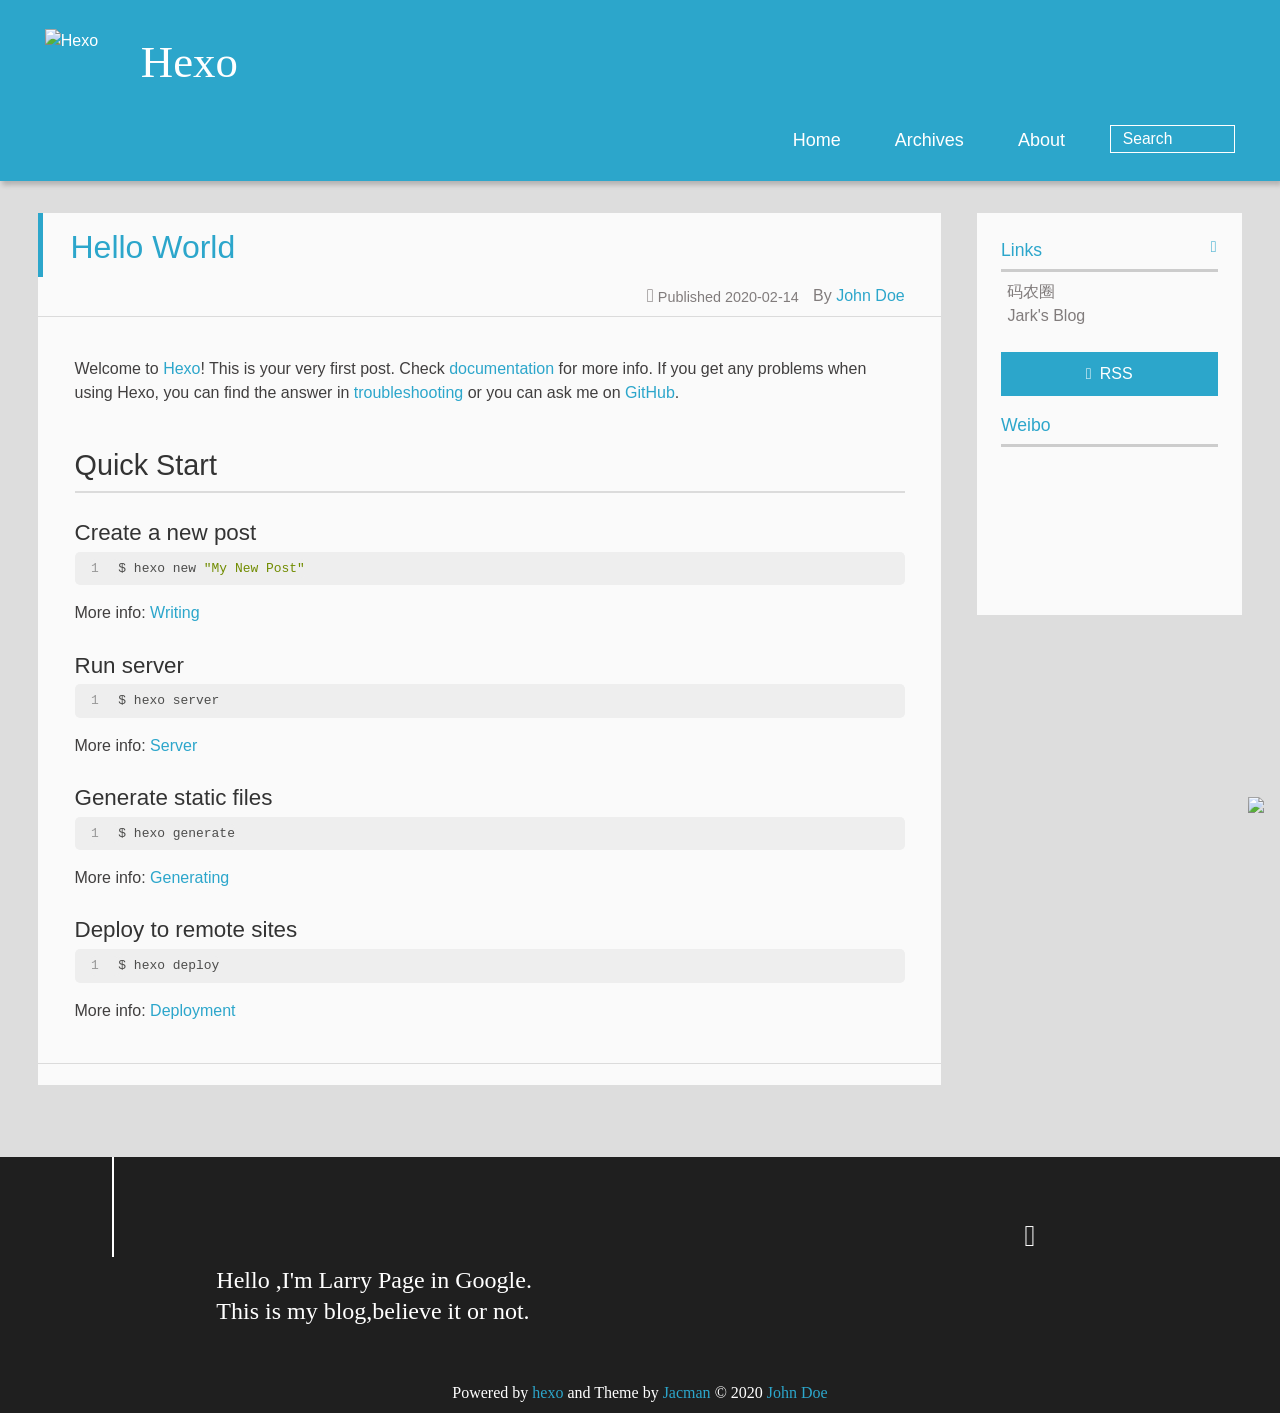
==== index.html @ 3401f6e0 "Site updated: 2020-02-14 17:35:39" ====
<!DOCTYPE HTML>
<html lang="en">
<head>
  <meta charset="UTF-8">
  
    <title>Hexo</title>
    <meta name="viewport" content="width=device-width, initial-scale=1,user-scalable=no">
    
    <meta name="author" content="John Doe">
    

    
    <meta property="og:type" content="website">
<meta property="og:title" content="Hexo">
<meta property="og:url" content="http://yoursite.com/index.html">
<meta property="og:site_name" content="Hexo">
<meta property="og:locale" content="en_US">
<meta property="article:author" content="John Doe">
<meta name="twitter:card" content="summary">

    
    <link rel="alternative" href="/atom.xml" title="Hexo" type="application/atom+xml">
    
    
    <link rel="icon" href="/img/favicon.ico">
    
    
    <link rel="apple-touch-icon" href="/img/jacman.jpg">
    <link rel="apple-touch-icon-precomposed" href="/img/jacman.jpg">
    
    
<link rel="stylesheet" href="/css/style.css">
<link rel="stylesheet" href="/%02.css">
<link rel="stylesheet" href="/.css">

<meta name="generator" content="Hexo 4.2.0"></head>

  <body>
    <header>
      
<div>
		
			<div id="imglogo">
				<a href="/"><img src="/img/logo.png" alt="Hexo" title="Hexo"/></a>
			</div>
			
			<div id="textlogo">
				<h1 class="site-name"><a href="/" title="Hexo">Hexo</a></h1>
				<h2 class="blog-motto"></h2>
			</div>
			<div class="navbar"><a class="navbutton navmobile" href="#" title="Menu">
			</a></div>
			<nav class="animated">
				<ul>
					<ul>
					 
						<li><a href="/">Home</a></li>
					
						<li><a href="/archives">Archives</a></li>
					
						<li><a href="/about">About</a></li>
					
					<li>
 					
					<form class="search" action="//google.com/search" method="get" accept-charset="utf-8">
						<label>Search</label>
						<input type="search" id="search" name="q" autocomplete="off" maxlength="20" placeholder="Search" />
						<input type="hidden" name="q" value="site:yoursite.com">
					</form>
					
					</li>
				</ul>
			</nav>			
</div>
    </header>
    <div id="container">
      <div id="main">

   
    
    <article class="post-expand post" itemprop="articleBody"> 
        <header class="article-info clearfix">
  <h1 itemprop="name">
    
      <a href="/2020/02/14/hello-world/" title="Hello World" itemprop="url">Hello World</a>
  </h1>
  <p class="article-author">By
       
		<a href="/about" title="John Doe" target="_blank" itemprop="author">John Doe</a>
		
  <p class="article-time">
    <time datetime="2020-02-14T23:12:25.050Z" itemprop="datePublished"> Published 2020-02-14</time>
    
  </p>
</header>
    <div class="article-content">
        
        <p>Welcome to <a href="https://hexo.io/" target="_blank" rel="noopener">Hexo</a>! This is your very first post. Check <a href="https://hexo.io/docs/" target="_blank" rel="noopener">documentation</a> for more info. If you get any problems when using Hexo, you can find the answer in <a href="https://hexo.io/docs/troubleshooting.html" target="_blank" rel="noopener">troubleshooting</a> or you can ask me on <a href="https://github.com/hexojs/hexo/issues" target="_blank" rel="noopener">GitHub</a>.</p>
<h2 id="Quick-Start"><a href="#Quick-Start" class="headerlink" title="Quick Start"></a>Quick Start</h2><h3 id="Create-a-new-post"><a href="#Create-a-new-post" class="headerlink" title="Create a new post"></a>Create a new post</h3><figure class="highlight bash"><table><tr><td class="gutter"><pre><span class="line">1</span><br></pre></td><td class="code"><pre><span class="line">$ hexo new <span class="string">"My New Post"</span></span><br></pre></td></tr></table></figure>

<p>More info: <a href="https://hexo.io/docs/writing.html" target="_blank" rel="noopener">Writing</a></p>
<h3 id="Run-server"><a href="#Run-server" class="headerlink" title="Run server"></a>Run server</h3><figure class="highlight bash"><table><tr><td class="gutter"><pre><span class="line">1</span><br></pre></td><td class="code"><pre><span class="line">$ hexo server</span><br></pre></td></tr></table></figure>

<p>More info: <a href="https://hexo.io/docs/server.html" target="_blank" rel="noopener">Server</a></p>
<h3 id="Generate-static-files"><a href="#Generate-static-files" class="headerlink" title="Generate static files"></a>Generate static files</h3><figure class="highlight bash"><table><tr><td class="gutter"><pre><span class="line">1</span><br></pre></td><td class="code"><pre><span class="line">$ hexo generate</span><br></pre></td></tr></table></figure>

<p>More info: <a href="https://hexo.io/docs/generating.html" target="_blank" rel="noopener">Generating</a></p>
<h3 id="Deploy-to-remote-sites"><a href="#Deploy-to-remote-sites" class="headerlink" title="Deploy to remote sites"></a>Deploy to remote sites</h3><figure class="highlight bash"><table><tr><td class="gutter"><pre><span class="line">1</span><br></pre></td><td class="code"><pre><span class="line">$ hexo deploy</span><br></pre></td></tr></table></figure>

<p>More info: <a href="https://hexo.io/docs/one-command-deployment.html" target="_blank" rel="noopener">Deployment</a></p>

        
        
        <p class="article-more-link">
          
       </p>
    </div>
    <footer class="article-footer clearfix">
<div class="article-catetags">


</div>




<div class="comments-count">
	
</div>

</footer>


    </article>







</div>
      <div class="openaside"><a class="navbutton" href="#" title="Show Sidebar"></a></div>

<div id="asidepart">
<div class="closeaside"><a class="closebutton" href="#" title="Hide Sidebar"></a></div>
<aside class="clearfix">

  


  

  

  <div class="linkslist">
  <p class="asidetitle">Links</p>
    <ul>
        
          <li>
            
            	<a href="https://coderq.com" target="_blank" title="一个面向程序员交流分享的新一代社区">码农圈</a>
            
          </li>
        
          <li>
            
            	<a href="http://wuchong.me" target="_blank" title="Jark&#39;s Blog">Jark&#39;s Blog</a>
            
          </li>
        
    </ul>
</div>

  


  <div class="rsspart">
	<a href="/atom.xml" target="_blank" title="rss">RSS</a>
</div>

  <div class="weiboshow">
  <p class="asidetitle">Weibo</p>
    <iframe width="100%" height="119" class="share_self"  frameborder="0" scrolling="no" src="http://widget.weibo.com/weiboshow/index.php?language=&width=0&height=119&fansRow=2&ptype=1&speed=0&skin=9&isTitle=1&noborder=1&isWeibo=0&isFans=0&uid=&verifier=b3593ceb&dpc=1"></iframe>
</div>


</aside>
</div>
    </div>
    <footer><div id="footer" >
	
	<div class="line">
		<span></span>
		<div class="author"></div>
	</div>
	
	
	<section class="info">
		<p> Hello ,I&#39;m Larry Page in Google. <br/>
			This is my blog,believe it or not.</p>
	</section>
	 
	<div class="social-font" class="clearfix">
		
		<a href="http://weibo.com/2176287895" target="_blank" class="icon-weibo" title="微博"></a>
		
		
		
		
		
		
		
		
		
		
	</div>
			
		

		<p class="copyright">
		Powered by <a href="http://hexo.io" target="_blank" title="hexo">hexo</a> and Theme by <a href="https://github.com/wuchong/jacman" target="_blank" title="Jacman">Jacman</a> © 2020 
		
		<a href="/about" target="_blank" title="John Doe">John Doe</a>
		
		
		</p>
</div>
</footer>
    <script src="/js/jquery-2.0.3.min.js"></script>
<script src="/js/jquery.imagesloaded.min.js"></script>
<script src="/js/gallery.js"></script>
<script src="/js/jquery.qrcode-0.12.0.min.js"></script>

<script type="text/javascript">
$(document).ready(function(){ 
  $('.navbar').click(function(){
    $('header nav').toggleClass('shownav');
  });
  var myWidth = 0;
  function getSize(){
    if( typeof( window.innerWidth ) == 'number' ) {
      myWidth = window.innerWidth;
    } else if( document.documentElement && document.documentElement.clientWidth) {
      myWidth = document.documentElement.clientWidth;
    };
  };
  var m = $('#main'),
      a = $('#asidepart'),
      c = $('.closeaside'),
      o = $('.openaside');
  c.click(function(){
    a.addClass('fadeOut').css('display', 'none');
    o.css('display', 'block').addClass('fadeIn');
    m.addClass('moveMain');
  });
  o.click(function(){
    o.css('display', 'none').removeClass('beforeFadeIn');
    a.css('display', 'block').removeClass('fadeOut').addClass('fadeIn');      
    m.removeClass('moveMain');
  });
  $(window).scroll(function(){
    o.css("top",Math.max(80,260-$(this).scrollTop()));
  });
  
  $(window).resize(function(){
    getSize(); 
    if (myWidth >= 1024) {
      $('header nav').removeClass('shownav');
    }else{
      m.removeClass('moveMain');
      a.css('display', 'block').removeClass('fadeOut');
      o.css('display', 'none');
        
    }
  });
});
</script>












<link rel="stylesheet" href="/fancybox/jquery.fancybox.css" media="screen" type="text/css">
<script src="/fancybox/jquery.fancybox.pack.js"></script>
<script type="text/javascript">
$(document).ready(function(){ 
  $('.article-content').each(function(i){
    $(this).find('img').each(function(){
      if ($(this).parent().hasClass('fancybox')) return;
      var alt = this.alt;
      if (alt) $(this).after('<span class="caption">' + alt + '</span>');
      $(this).wrap('<a href="' + this.src + '" title="' + alt + '" class="fancybox"></a>');
    });
    $(this).find('.fancybox').each(function(){
      $(this).attr('rel', 'article' + i);
    });
  });
  if($.fancybox){
    $('.fancybox').fancybox();
  }
}); 
</script>



<!-- Analytics Begin -->



<script>
var _hmt = _hmt || [];
(function() {
  var hm = document.createElement("script");
  hm.src = "//hm.baidu.com/hm.js?e6d1f421bbc9962127a50488f9ed37d1";
  var s = document.getElementsByTagName("script")[0]; 
  s.parentNode.insertBefore(hm, s);
})();
</script>



<!-- Analytics End -->

<!-- Totop Begin -->

	<div id="totop">
	<a title="Back to Top"><img src="/img/scrollup.png"/></a>
	</div>
	<script src="/js/totop.js"></script>

<!-- Totop End -->

<!-- MathJax Begin -->
<!-- mathjax config similar to math.stackexchange -->


<!-- MathJax End -->

<!-- Tiny_search Begin -->

<!-- Tiny_search End -->

  </body>
 </html>
---- css/style.css ----
html,
body,
div,
span,
applet,
object,
iframe,
h1,
h2,
h3,
h4,
h5,
h6,
p,
blockquote,
pre,
a,
abbr,
acronym,
address,
big,
cite,
code,
del,
dfn,
em,
img,
ins,
kbd,
q,
s,
samp,
small,
strike,
strong,
sub,
sup,
tt,
var,
dl,
dt,
dd,
ol,
ul,
li,
fieldset,
form,
label,
legend,
table,
caption,
tbody,
tfoot,
thead,
tr,
th,
td {
  margin: 0;
  padding: 0;
  border: 0;
  outline: 0;
  font-weight: inherit;
  font-style: inherit;
  font-family: inherit;
  font-size: 100%;
  vertical-align: baseline;
}
body {
  line-height: 1;
  color: #000;
  background: #fff;
}
ol,
ul {
  list-style: none;
}
table {
  border-collapse: separate;
  border-spacing: 0;
  vertical-align: middle;
}
caption,
th,
td {
  text-align: left;
  font-weight: normal;
  vertical-align: middle;
}
a img {
  border: none;
}
/* custom Font*/
@font-face {
  font-family: "covered_by_your_graceregular";
  font-weight: normal;
  font-style: normal;
  src: url("../font/coveredbyyourgrace-webfont.eot");
  src: url("../font/coveredbyyourgrace-webfont.eot?#iefix") format('embedded-opentype'), url("../font/coveredbyyourgrace-webfont.svg#covered_by_your_graceregular") format('svg'), url("../font/coveredbyyourgrace-webfont.woff") format('woff'), url("../font/coveredbyyourgrace-webfont.ttf") format('truetype');
}
/* icon Font */
@font-face {
  font-family: "FontAwesome";
  font-style: normal;
  font-weight: normal;
  src: url("../font/fontawesome-webfont.eot?v=#4.0.3");
  src: url("../font/fontawesome-webfont.eot?#iefix&v=#4.0.3") format("embedded-opentype"), url("../font/fontawesome-webfont.woff?v=#4.0.3") format("woff"), url("../font/fontawesome-webfont.ttf?v=#4.0.3") format("truetype"), url("../font/fontawesome-webfont.svg#fontawesomeregular?v=#4.0.3") format("svg");
}
@font-face {
  font-family: "fontdiao";
  font-weight: normal;
  font-style: normal;
  src: url("../font/fontdiao.eot");
  src: url("../font/fontdiao.eot?#iefix") format('embedded-opentype'), url("../font/fontdiao.svg#fontdiao") format('svg'), url("../font/fontdiao.woff") format('woff'), url("../font/fontdiao.ttf") format('truetype');
}
/* Public style */
* {
  -webkit-margin-before: 0;
  -webkit-margin-after: 0;
}
body {
  background: #ddd;
  font-family: "Helvetica Neue", "Helvetica", "Microsoft YaHei", "WenQuanYi Micro Hei", Arial, sans-serif;
  font-size: 100%;
  color: #817c7c;
  line-height: 1.5;
  min-height: 100vh;
  display: -webkit-flex;
  display: -webkit-box;
  display: -moz-box;
  display: -webkit-flex;
  display: -ms-flexbox;
  display: box;
  display: flex;
  -webkit-flex-direction: column;
  -webkit-box-orient: vertical;
  -moz-box-orient: vertical;
  -o-box-orient: vertical;
  -webkit-flex-direction: column;
  -ms-flex-direction: column;
  flex-direction: column;
}
iframe {
  margin-top: 10px;
}
small {
  font-size: 80%;
}
sub,
sup {
  font-size: 75%;
  line-height: 0;
  position: relative;
  vertical-align: baseline;
}
sup {
  top: -0.5em;
  padding-left: 0.3em;
}
sub {
  bottom: -0.25em;
}
a {
  text-decoration: none;
  color: #817c7c;
}
a:hover,
a:focus {
  outline: 0;
  text-decoration: none;
  -webkit-transition: color 0.25s, background 0.5s;
  -moz-transition: color 0.25s, background 0.5s;
  -o-transition: color 0.25s, background 0.5s;
  -ms-transition: color 0.25s, background 0.5s;
  transition: color 0.25s, background 0.5s;
}
a:hover:before {
  -webkit-transition: color 0.25s, background 0.5s;
  -moz-transition: color 0.25s, background 0.5s;
  -o-transition: color 0.25s, background 0.5s;
  -ms-transition: color 0.25s, background 0.5s;
  transition: color 0.25s, background 0.5s;
}
input:focus {
  outline: none;
}
input,
button {
  margin: 0;
  padding: 0;
}
input::-moz-focus-inner,
button::-moz-focus-inner {
  border: 0;
  padding: 0;
}
h1 {
  font-size: 1.5em;
}
.fa {
  display: inline-block;
  font-family: FontAwesome;
  font-style: normal;
  font-weight: normal;
  line-height: 1;
  -webkit-font-smoothing: antialiased;
  -moz-osx-font-smoothing: grayscale;
}
.clearfix {
  zoom: 1;
}
.clearfix:before,
.clearfix:after {
  content: "";
  display: table;
}
.clearfix:after {
  clear: both;
}
::-webkit-input-placeholder {
  color: #fff;
  padding: 2px 0 0 4px;
}
::-moz-placeholder {
  color: #fff;
  padding: 2px 0 0 4px;
}
:-ms-input-placeholder {
  color: #fff;
  padding: 2px 0 0 4px;
}
::-webkit-input-placeholder::before {
  font-family: "FontAwesome";
  -webkit-font-smoothing: antialiased;
  -moz-osx-font-smoothing: grayscale;
  content: "\f002";
  padding-right: 4px;
}
::-moz-placeholder:before {
  font-family: "FontAwesome";
  -webkit-font-smoothing: antialiased;
  -moz-osx-font-smoothing: grayscale;
  content: "\f002";
  padding-right: 4px;
}
:-ms-input-placeholder::before {
  font-family: "FontAwesome";
  -webkit-font-smoothing: antialiased;
  -moz-osx-font-smoothing: grayscale;
  content: "\f002";
  padding-right: 4px;
}
input[type="search"]::-webkit-search-cancel-button,
input[type="search"]::-webkit-search-decoration {
  -webkit-appearance: none;
}
::-webkit-search-cancel-button:after {
  font-family: "FontAwesome";
  -webkit-font-smoothing: antialiased;
  -moz-osx-font-smoothing: grayscale;
  content: '\f00d';
  color: #fff;
  padding-right: 4px;
}
/* css3 animate */
.animated {
  -webkit-animation-fill-mode: both;
  -moz-animation-fill-mode: both;
  -o-animation-fill-mode: both;
  -ms-animation-fill-mode: both;
  animation-fill-mode: both;
  -webkit-animation-duration: 1s;
  -moz-animation-duration: 1s;
  -o-animation-duration: 1s;
  -ms-animation-duration: 1s;
  animation-duration: 1s;
}
@-webkit-keyframes fadeIn {
  0% {
    opacity: 0;
    -ms-filter: "progid:DXImageTransform.Microsoft.Alpha(Opacity=0)";
    filter: alpha(opacity=0);
  }
  100% {
    opacity: 1;
    -ms-filter: none;
    filter: none;
  }
}
.fadeIn {
  -webkit-animation-name: fadeIn;
  -moz-animation-name: fadeIn;
  -o-animation-name: fadeIn;
  -ms-animation-name: fadeIn;
  animation-name: fadeIn;
}
.fadeOut {
  -webkit-animation-name: fadeOut;
  -moz-animation-name: fadeOut;
  -o-animation-name: fadeOut;
  -ms-animation-name: fadeOut;
  animation-name: fadeOut;
}
@-moz-keyframes fadeInDown {
  0% {
    opacity: 0;
    -ms-filter: "progid:DXImageTransform.Microsoft.Alpha(Opacity=0)";
    filter: alpha(opacity=0);
    -webkit-transform: translateY(-20px);
    -moz-transform: translateY(-20px);
    -o-transform: translateY(-20px);
    -ms-transform: translateY(-20px);
    transform: translateY(-20px);
  }
  100% {
    opacity: 1;
    -ms-filter: none;
    filter: none;
    -webkit-transform: translateY(0);
    -moz-transform: translateY(0);
    -o-transform: translateY(0);
    -ms-transform: translateY(0);
    transform: translateY(0);
  }
}
@-webkit-keyframes fadeInDown {
  0% {
    opacity: 0;
    -ms-filter: "progid:DXImageTransform.Microsoft.Alpha(Opacity=0)";
    filter: alpha(opacity=0);
    -webkit-transform: translateY(-20px);
    -moz-transform: translateY(-20px);
    -o-transform: translateY(-20px);
    -ms-transform: translateY(-20px);
    transform: translateY(-20px);
  }
  100% {
    opacity: 1;
    -ms-filter: none;
    filter: none;
    -webkit-transform: translateY(0);
    -moz-transform: translateY(0);
    -o-transform: translateY(0);
    -ms-transform: translateY(0);
    transform: translateY(0);
  }
}
@-o-keyframes fadeInDown {
  0% {
    opacity: 0;
    -ms-filter: "progid:DXImageTransform.Microsoft.Alpha(Opacity=0)";
    filter: alpha(opacity=0);
    -webkit-transform: translateY(-20px);
    -moz-transform: translateY(-20px);
    -o-transform: translateY(-20px);
    -ms-transform: translateY(-20px);
    transform: translateY(-20px);
  }
  100% {
    opacity: 1;
    -ms-filter: none;
    filter: none;
    -webkit-transform: translateY(0);
    -moz-transform: translateY(0);
    -o-transform: translateY(0);
    -ms-transform: translateY(0);
    transform: translateY(0);
  }
}
@keyframes fadeInDown {
  0% {
    opacity: 0;
    -ms-filter: "progid:DXImageTransform.Microsoft.Alpha(Opacity=0)";
    filter: alpha(opacity=0);
    -webkit-transform: translateY(-20px);
    -moz-transform: translateY(-20px);
    -o-transform: translateY(-20px);
    -ms-transform: translateY(-20px);
    transform: translateY(-20px);
  }
  100% {
    opacity: 1;
    -ms-filter: none;
    filter: none;
    -webkit-transform: translateY(0);
    -moz-transform: translateY(0);
    -o-transform: translateY(0);
    -ms-transform: translateY(0);
    transform: translateY(0);
  }
}
body >header {
  width: 100%;
  -webkit-box-shadow: 2px 4px 5px rgba(3,3,3,0.2);
  box-shadow: 2px 4px 5px rgba(3,3,3,0.2);
  background: url("../") center #2ca6cb;
  color: #fff;
  padding: 1em 0 0.8em;
}
@media only screen and (min-width: 1024px) {
  body >header {
    padding: 1.8em 0 1.5em;
  }
}
body >header >div {
  width: 95%;
  margin: 0 auto;
  position: relative;
  overflow: hidden;
}
@media only screen and (min-width: 1024px) {
  body >header >div {
    width: 93%;
  }
}
body >header a {
  display: block;
  color: #fff;
}
#imglogo {
  float: left;
  width: 4em;
  height: 4em;
}
@media only screen and (min-width: 768px) {
  #imglogo {
    width: 5em;
  }
}
@media only screen and (min-width: 1024px) {
  #imglogo {
    width: 5.5em;
  }
}
#imglogo img {
  width: 4em;
}
@media only screen and (min-width: 768px) {
  #imglogo img {
    width: 5em;
  }
}
@media only screen and (min-width: 1024px) {
  #imglogo img {
    width: 5.5em;
  }
}
#textlogo {
  float: left;
  width: 75%;
  margin-left: 0.5em;
}
#textlogo h1.site-name {
  width: 86%;
  font-family: "covered_by_your_graceregular";
  font-size: 200%;
  line-height: 1.5;
  -webkit-font-smoothing: antialiased;
  -moz-osx-font-smoothing: grayscale;
}
@media only screen and (min-width: 768px) {
  #textlogo h1.site-name {
    font-size: 240%;
  }
}
@media only screen and (min-width: 1024px) {
  #textlogo h1.site-name {
    font-size: 280%;
  }
}
#textlogo h2.blog-motto {
  font-size: 0.7em;
  font-weight: normal;
}
@media only screen and (min-width: 768px) {
  #textlogo h2.blog-motto {
    font-size: 100%;
  }
}
@media only screen and (min-width: 1024px) {
  #textlogo h2.blog-motto {
    font-size: 110%;
  }
}
.navbar {
  position: absolute;
  width: 2em;
  right: 0em;
  top: 1em;
  padding: 0.5em;
}
@media only screen and (min-width: 1024px) {
  .navbar {
    display: none;
  }
}
.navbutton::before {
  font-family: "FontAwesome";
  -webkit-font-smoothing: antialiased;
  -moz-osx-font-smoothing: grayscale;
  content: "\f0c9";
}
.navmobile::before {
  padding-left: 1em;
}
header nav {
  float: left;
  width: 100%;
  font-size: 112.5%;
  padding-top: 0.5em;
  max-height: 0.01em;
  -webkit-transition: max-height 1s ease-out;
  -moz-transition: max-height 1s ease-out;
  -o-transition: max-height 1s ease-out;
  -ms-transition: max-height 1s ease-out;
  transition: max-height 1s ease-out;
}
@media only screen and (min-width: 568px) {
  header nav {
    width: 50%;
  }
}
@media only screen and (min-width: 1024px) {
  header nav {
    float: right;
    width: auto;
    margin-top: 1em;
    max-height: none;
  }
}
@media only screen and (min-width: 1024px) {
  header nav ul {
    float: right;
  }
}
@media only screen and (min-width: 1024px) {
  header nav ul li {
    float: left;
  }
}
header nav ul li a {
  padding: 0.2em 0 0.2em 1em;
}
@media only screen and (min-width: 1024px) {
  header nav ul li a {
    padding: 0.2em 1.5em;
  }
}
header nav ul li a:hover {
  background: #1b7f9e;
  color: #e9cd4c;
}
.shownav {
  max-height: 40em;
}
.search {
  padding: 0.1em 0 0 1em;
}
.search input {
  -webkit-appearance: textfield;
  font-size: 0.87em;
  line-height: 1.7;
  border: 1px solid #fff;
  color: #fff;
  background: transparent;
  width: 80%;
  padding-left: 0.5em;
}
@media only screen and (min-width: 1024px) {
  .search input {
    width: 8em;
    -webkit-transition: 0.5s width;
    -moz-transition: 0.5s width;
    -o-transition: 0.5s width;
    -ms-transition: 0.5s width;
    transition: 0.5s width;
  }
  .search input:focus {
    width: 15em;
  }
}
.search label {
  display: none;
}
/* index layout */
#container {
  -webkit-flex: 1;
  width: 95%;
  margin: 0 auto;
  overflow: hidden;
}
@media only screen and (min-width: 768px) {
  #container {
    width: 96%;
  }
}
@media only screen and (min-width: 1024px) {
  #container {
    width: 94%;
  }
}
@media only screen and (min-width: 1560px) {
  #container {
    width: 82%;
  }
}
#main {
  margin: 1em 0 0;
  line-height: 1.8;
}
@media only screen and (min-width: 1024px) {
  #main {
    margin: 2em 0 0;
    width: 75%;
    float: left;
    -webkit-transition: margin 0.5s ease-out;
    -moz-transition: margin 0.5s ease-out;
    -o-transition: margin 0.5s ease-out;
    -ms-transition: margin 0.5s ease-out;
    transition: margin 0.5s ease-out;
  }
}
#main section.post {
  background: #fafafa;
  margin-bottom: 0.125em;
}
#main section.post a {
  display: block;
  border-left: 0.5em solid #ccc;
  -webkit-transition: border-left 0.45s;
  -moz-transition: border-left 0.45s;
  -o-transition: border-left 0.45s;
  -ms-transition: border-left 0.45s;
  transition: border-left 0.45s;
  padding: 0.5em;
}
@media only screen and (min-width: 768px) {
  #main section.post a {
    padding: 1em;
  }
}
#main section.post a:hover {
  border-left: 0.5em solid #2ca6cb;
}
#main section.post a h1 {
  color: #2ca6cb;
  line-height: 2;
}
#main section.post a p {
  color: #817c7c;
}
#main section.post a time {
  color: #817c7c;
  display: block;
  margin: 0.5em 0;
  font-size: 0.9em;
}
#main article.post-expand {
  background: #fafafa;
  margin-bottom: 3.5em;
}
#main article.post-expand .img-logo {
  max-width: 180px;
  max-height: 96px;
  display: block !important;
  margin-right: 0.7em;
  margin-left: 0.7em;
  padding: 0;
  float: right;
  clear: right;
}
#main article.post-expand .img-topic {
  max-width: 300px;
  max-height: 1800px;
  display: block !important;
  margin-left: 0.7em;
  margin-right: 0.7em;
  padding: 0;
  float: right;
  clear: right;
}
#main article.post-expand .article-more-link a {
  display: inline-block;
  line-height: 1em;
  padding: 6px 15px;
  border-radius: 15px;
  background: #ddd;
  color: #817c7c;
  text-decoration: none;
}
#main article.post-expand .article-more-link a:hover {
  background: #2ca6cb;
  color: #fff;
  text-decoration: none;
}
#archive-page section.post a {
  font-size: 0.9em;
  padding: 0.5em !important;
}
@media only screen and (min-width: 768px) {
  #archive-page section.post a time {
    padding-left: 1em;
  }
}
.moveMain {
  margin-left: 10% !important;
}
.unexpand .prev {
  border-left: 0.5em solid #ccc;
}
.unexpand .prev:hover {
  border-left: 0.5em solid #2ca6cb;
}
#page-nav {
  background: #fafafa;
  text-align: center;
  overflow: hidden;
}
#page-nav a {
  display: inline-block;
  padding: 0.5em 1em;
}
#page-nav a {
  color: #2ca6cb;
}
#page-nav a:hover {
  background: #ccc;
  color: #2ca6cb;
}
#page-nav .prev {
  float: left;
  -webkit-transition: border-left 0.5s;
  -moz-transition: border-left 0.5s;
  -o-transition: border-left 0.5s;
  -ms-transition: border-left 0.5s;
  transition: border-left 0.5s;
}
#page-nav .prev span:before {
  font-family: "FontAwesome";
  -webkit-font-smoothing: antialiased;
  -moz-osx-font-smoothing: grayscale;
  content: "\f053";
  padding-right: 0.5em;
}
#page-nav .next {
  float: right;
}
#page-nav .next span:before {
  font-family: "FontAwesome";
  -webkit-font-smoothing: antialiased;
  -moz-osx-font-smoothing: grayscale;
  content: "\f054";
  padding-left: 0.5em;
}
#page-nav .page-number {
  display: none;
  padding: 0.5em 1em;
}
@media only screen and (min-width: 768px) {
  #page-nav .page-number {
    display: inline-block;
  }
}
#page-nav .current {
  color: #b8b8b8;
  font-weight: bold;
}
#page-nav .space {
  color: #2ca6cb;
}
/* page layout */
@media only screen and (min-width: 1024px) {
  .page {
    margin-left: 10% !important;
  }
}
/* archive layout */
.category-icon:before,
.tag-icon:before,
.archive-icon:before {
  font-family: "FontAwesome";
  -webkit-font-smoothing: antialiased;
  -moz-osx-font-smoothing: grayscale;
  color: #ccc;
  font-size: 100%;
  padding-right: 0.3em;
}
.category-icon:before {
  content: "\f07b";
}
.tag-icon:before {
  content: "\f02c";
}
.archive-icon:before {
  content: "\f187";
}
.archive-title {
  margin: 1em 0;
  padding: 2em;
  background: #fafafa;
  border-left: 0.5em solid #ccc;
}
@media only screen and (min-width: 1024px) {
  .archive-title {
    margin: 2em 0;
    width: 18.5%;
    padding-left: 0.5%;
    float: left;
  }
}
.archive-title h2 {
  width: 90%;
  color: #2ca6cb;
  font-size: 120%;
}
.archive-title a {
  color: #2ca6cb;
  -webkit-transition: color 0.5s;
  -moz-transition: color 0.5s;
  -o-transition: color 0.5s;
  -ms-transition: color 0.5s;
  transition: color 0.5s;
}
.archive-title a:hover {
  color: #2ca6cb;
  -webkit-transition: color 0.5s;
  -moz-transition: color 0.5s;
  -o-transition: color 0.5s;
  -ms-transition: color 0.5s;
  transition: color 0.5s;
}
.current {
  color: #ea6753 !important;
}
@media only screen and (min-width: 768px) {
  .archive-part {
    min-height: 200px;
  }
}
@media only screen and (min-width: 1024px) {
  .archive-part {
    float: right;
    margin-left: 2% !important;
  }
}
.archive-part section.post {
  width: 100%;
}
.archive-part section.post time {
  font-size: 1.1em !important;
  float: left;
}
@media only screen and (max-width: 568px) {
  .archive-part section.post time {
    width: 100%;
  }
}
@media only screen and (min-width: 568px) {
  .archive-part section.post time {
    width: 20%;
  }
}
@media only screen and (min-width: 768px) {
  .archive-nav {
    width: 100%;
    float: left;
    margin-top: 1em;
  }
}
/* tags&categories layout */
.all-list-box {
  min-height: 400px;
}
.post,
.page,
.link,
.photo {
  background: #fafafa;
}
.post a,
.page a,
.link a,
.photo a {
  color: #2ca6cb;
}
.post a:hover,
.page a:hover,
.link a:hover,
.photo a:hover {
  color: #ea6753;
}
@media only screen and (min-width: 768px) {
  article header.article-info {
    border-bottom: 1px solid #dbdbdb;
  }
}
article header.article-info >h1 {
  padding: 0.2em 3%;
  font-size: 170%;
  line-height: 1.5;
  word-wrap: break-word;
  word-break: normal;
  -webkit-font-smoothing: antialiased;
  -moz-osx-font-smoothing: grayscale;
  border-left: 5px solid #2ca6cb;
}
@media only screen and (min-width: 1024px) {
  article header.article-info >h1 {
    font-size: 200%;
    padding-top: 0.3em;
  }
}
article header.article-info >p.article-author {
  padding: 0.3em 4% 0.3em 0;
  text-align: right;
  border-bottom: 1px solid #dbdbdb;
}
@media only screen and (min-width: 768px) {
  article header.article-info >p.article-author {
    float: right;
    border-bottom: none;
  }
}
article header.article-info >p.article-time {
  padding-top: 0.5em;
  font-size: 0.8em;
  text-align: center;
  margin-bottom: -2.7em;
}
@media only screen and (min-width: 768px) {
  article header.article-info >p.article-time {
    float: right;
    margin-right: 1em;
    padding-top: 0.1em;
    font-size: 0.9em;
  }
}
article header.article-info >p.article-time:before {
  font-family: "FontAwesome";
  font-size: 130%;
  content: "\f017";
  -webkit-font-smoothing: antialiased;
  -moz-osx-font-smoothing: grayscale;
}
article .article-content {
  padding: 1.5em 4%;
  color: #413f3f;
  font-size: 100%;
}
article .article-content:before,
article .article-content:after {
  content: "";
  display: block;
  clear: both;
}
article .article-content .kb {
  padding: 0.1em 0.6em;
  border: 1px solid #ccc;
  background-color: code-color;
  color: #8f8f8f;
  -webkit-box-shadow: 0 1px 0 rgba(0,0,0,0.2), 0 0 0 2px #fff inset;
  box-shadow: 0 1px 0 rgba(0,0,0,0.2), 0 0 0 2px #fff inset;
  border-radius: 3px;
  display: inline-block;
  margin: 0 0.1em;
  text-shadow: 0 1px 0 #fff;
  line-height: 1.5;
  white-space: nowrap;
}
article .article-content h1,
article .article-content h2 {
  font-size: 180%;
  line-height: 1.2em;
  padding-bottom: 0.3em;
  margin-top: 1.5em;
  border-bottom: 2px solid #dbdbdb;
}
article .article-content h3 {
  font-size: 140%;
  line-height: 1em;
  margin-top: 1.3em;
}
article .article-content h4,
article .article-content h5,
article .article-content h6 {
  font-size: 140%;
}
article .article-content h1,
article .article-content h2,
article .article-content h3,
article .article-content h4,
article .article-content h5,
article .article-content h6 {
  color: #333;
  -webkit-font-smoothing: antialiased;
  -moz-osx-font-smoothing: grayscale;
}
article .article-content h1 >code,
article .article-content h2 >code,
article .article-content h3 >code,
article .article-content h4 >code,
article .article-content h5 >code,
article .article-content h6 >code {
  color: #a3a3a3;
}
article .article-content hr {
  border: 1px solid #dbdbdb;
}
article .article-content strong {
  font-weight: bold;
}
article .article-content em {
  font-style: italic;
}
article .article-content acronym,
article .article-content abbr {
  border-bottom: 1px dotted;
}
article .article-content blockquote {
  border-left: 0.2em solid #2ca6cb;
  margin: 0.65em 0 0.65em 1%;
  padding-left: 1%;
  line-height: 1.5;
  font-size: 100%;
  color: #808080;
}
article .article-content blockquote footer {
  background: #fafafa;
  padding: 0;
  margin: 0;
  font-size: 80%;
  line-height: 1em;
}
article .article-content blockquote cite {
  font-style: italic;
  padding-left: 0.5em;
}
article .article-content ul,
article .article-content ol {
  padding-left: 1.5em;
  font-size: 100%;
  padding-top: 0.7em;
}
@media only screen and (min-width: 768px) {
  article .article-content ul,
  article .article-content ol {
    padding-left: 1.5em;
  }
}
article .article-content ul li {
  list-style: disc;
  text-align: match-parent;
}
article .article-content ol li {
  list-style-type: decimal;
}
article .article-content dl dt {
  font-weight: blod;
}
article .article-content ul li>code,
article .article-content ol li>code,
article .article-content p code,
article .article-content strong code,
article .article-content em code,
article .article-content table th>code,
article .article-content table td>code {
  font-family: Monaco, Menlo, Consolas, Courier New, monospace;
  background: #eee;
  color: #d14;
  border: 1px solid #d6d6d6;
  padding: 0 5px;
  margin: 0 2px;
  font-size: 90%;
  white-space: nowrap;
  text-shadow: 0 1px #fff;
  -webkit-border-radius: 0.25em;
  border-radius: 0.25em;
}
article .article-content p {
  line-height: 1.5;
  margin-top: 0.7em;
}
@media only screen and (min-width: 1024px) {
  article .article-content p {
    margin-top: 1em;
  }
}
article .article-content img,
article .article-content video,
article .article-content figure img {
  max-width: 100%;
  height: auto;
  vertical-align: middle;
  padding-top: 0.5em;
}
@media only screen and (min-width: 1024px) {
  article .article-content img,
  article .article-content video,
  article .article-content figure img {
    padding-top: 0.7em;
  }
}
article .article-content .img-topic,
article .article-content .img-logo {
  display: none;
}
article .article-content .img-center {
  display: block;
  margin: auto;
}
article .article-content .img-shadow {
  -webkit-box-shadow: 0 0 2px 3px #ddd;
  box-shadow: 0 0 2px 3px #ddd;
}
article .article-content figcaption,
article .article-content .caption {
  display: block;
  margin-top: 0.3em;
  color: #808080;
  position: relative;
  font-size: 0.9em;
  padding-left: 1.3em;
}
article .article-content figcaption:before,
article .article-content .caption:before {
  content: '\f040';
  position: absolute;
  font: 0.9em "FontAwesome";
  position: absolute;
  left: 0;
  top: 0.3em;
}
article .article-content .video-container {
  position: relative;
  padding-top: 56%;
  height: 0;
  overflow: hidden;
}
article .article-content .video-container iframe,
article .article-content .video-container object,
article .article-content .video-container embed {
  position: absolute;
  top: 0;
  left: 0;
  width: 100%;
  height: 100%;
  margin-top: 0;
}
article .article-content table {
  max-width: 100%;
  border-collapse: collapse;
  border-spacing: 0;
  margin-top: 1em;
}
article .article-content table th {
  font-weight: bold;
  border-bottom: 2px solid #dbdbdb;
  padding: 0.5em;
  line-height: 1.3em;
}
article .article-content table td {
  border-bottom: 1px solid #dbdbdb;
  padding: 0.5em;
  line-height: 1.3em;
}
article .article-content .pullquote {
  text-align: left;
  width: 45%;
  margin: 0;
  border: none;
}
article .article-content .left {
  margin-left: 0.5em;
  margin-right: 1em;
  float: left;
}
article .article-content .right {
  margin-right: 0.5em;
  margin-left: 1em;
  float: right;
}
footer.article-footer {
  background: #fafafa;
  padding: 0 4%;
  margin: 0;
  border-top: 1px solid #dbdbdb;
}
.article-share {
  float: right;
  width: 100%;
}
@media only screen and (min-width: 568px) {
  .article-share {
    width: 60%;
  }
}
@media only screen and (min-width: 768px) {
  .article-share {
    width: 16.5em;
  }
}
.article-share .share-jiathis {
  padding: 0.5em 0;
  margin-top: 0.3em;
}
.share span {
  float: right;
  height: 3em;
  width: 1em;
  margin-right: 0.5em;
  position: relative;
  color: #d6d6d6;
}
.share span:before {
  font-family: "FontAwesome";
  content: "\f064";
  font-size: 1em;
  -webkit-font-smoothing: antialiased;
  -moz-osx-font-smoothing: grayscale;
  width: 1.5em;
  height: 1.5em;
  position: absolute;
  top: 50%;
  left: 50%;
  margin-top: -0.75em;
  margin-left: -0.75em;
}
.share a {
  float: right;
  width: 3em;
  height: 3em;
  display: block;
  position: relative;
}
.share a:before {
  font-size: 1.2em;
  font-family: "FontAwesome";
  text-align: center;
  color: #817c7c;
  -webkit-font-smoothing: antialiased;
  -moz-osx-font-smoothing: grayscale;
  width: 1.5em;
  height: 1.5em;
  position: absolute;
  top: 50%;
  left: 50%;
  margin-top: -0.75em;
  margin-left: -0.75em;
}
.share a:hover:before {
  color: #fff;
}
.article-share-twitter:before {
  content: "\f099";
}
.article-share-twitter:hover {
  background: #00aced;
  text-shadow: 0 1px #008abe;
}
.article-share-facebook:before {
  content: "\f09a";
}
.article-share-facebook:hover {
  background: #3b5998;
  text-shadow: 0 1px #2f477a;
}
.article-share-weibo:before {
  content: "\f18a";
}
.article-share-weibo:hover {
  background: #c64d3e;
  text-shadow: 0 1px #a13c2f;
}
.article-share-qrcode:before {
  font-family: "fontdiao" !important;
  content: "\f132";
}
.article-share-qrcode:hover {
  background: #49ae0f;
  text-shadow: 0 1px #3a8b0c;
}
.article-share-renren:before {
  content: "\f18b";
}
.article-share-renren:hover {
  background: #369;
  text-shadow: 0 1px #29527a;
}
.article-back-to-top:before {
  content: "\f062";
}
.article-back-to-top:hover {
  background: #762c54;
  text-shadow: 0 1px #5e2343;
}
.hoverqrcode {
  background: #fff;
  border: 3px solid #2ca6cb;
  border-radius: 10px;
  display: inline-block;
  position: absolute;
}
.overlay {
  display: none !important;
}
.comments-count {
  color: #d6d6d6;
  margin-top: 0.3em;
  padding: 0.5em 0;
  float: right;
}
.comments-count span:before {
  font-family: "FontAwesome";
  -webkit-font-smoothing: antialiased;
  -moz-osx-font-smoothing: grayscale;
  content: "\f075";
}
@media only screen and (max-width: 568px) {
  .comments-count {
    float: left;
  }
}
.comments-count-link {
  padding: 0.5em;
  margin: 0 0.3em;
}
.comments-count-link:hover {
  color: #fff !important;
  background: #2ca6cb;
}
.article-tags,
.article-categories {
  padding: 0.5em 0;
  float: left;
/**width 100%**/
}
@media only screen and (max-width: 568px) {
  .article-tags,
  .article-categories {
    margin-right: 1em !important;
  }
}
.article-tags {
  color: #d6d6d6;
}
@media only screen and (max-width: 568px) {
  .article-tags {
    margin-left: 0;
  }
}
.article-tags span {
  position: relative;
  float: left;
  width: 1em;
  height: 2em;
  margin-right: 0.5em;
}
.article-tags span:before {
  font-family: "FontAwesome";
  -webkit-font-smoothing: antialiased;
  -moz-osx-font-smoothing: grayscale;
  width: 1.2em;
  height: 1.2em;
  position: absolute;
  top: 50%;
  left: 50%;
  margin-top: -0.6em;
  margin-left: -0.6em;
  content: "\f02c";
}
.article-tags a {
  float: left;
  padding: 0 0.3em;
  margin: 0.3em;
  background: #e6e6e6;
}
.article-tags a:hover {
  color: #fff;
  background: #2ca6cb;
}
.article-categories {
  color: #d6d6d6;
  margin-top: 0.3em;
  margin-right: 3em;
}
.article-categories span:before {
  font-family: "FontAwesome";
  -webkit-font-smoothing: antialiased;
  -moz-osx-font-smoothing: grayscale;
  content: "\f07b";
}
.article-category-link {
  padding: 0.5em;
  margin: 0 0.3em;
}
.article-category-link:hover {
  color: #fff !important;
  background: #2ca6cb;
}
.article-nav {
  padding: 0 10%;
}
@media only screen and (min-width: 768px) {
  .article-nav {
    padding: 0 4%;
  }
}
.article-nav strong {
  font-size: 1em;
  font-weight: bold;
}
.article-nav a {
  display: block;
  overflow: hidden;
}
.article-nav .prev a:hover,
.article-nav .next a:hover {
  background: #2ca6cb;
  color: #fff;
}
.article-nav .prev {
  width: 100%;
  float: left;
}
.article-nav .prev strong {
  padding-left: 1.8em;
}
.article-nav .prev span:before {
  font-family: "FontAwesome";
  -webkit-font-smoothing: antialiased;
  -moz-osx-font-smoothing: grayscale;
  content: "\f053";
  padding-right: 0.5em;
}
@media only screen and (min-width: 768px) {
  .article-nav .prev {
    width: 45%;
    float: left;
  }
}
.article-nav .next {
  width: 100%;
  float: left;
  text-align: left;
}
.article-nav .next strong {
  padding-left: 1.5em;
}
.article-nav .next span:before {
  font-family: "FontAwesome";
  -webkit-font-smoothing: antialiased;
  -moz-osx-font-smoothing: grayscale;
  content: "\f054";
  padding-right: 0.5em;
}
@media only screen and (min-width: 768px) {
  .article-nav .next {
    width: 45%;
    float: right;
    text-align: right;
  }
  .article-nav .next strong {
    padding-right: 1.8em;
  }
  .article-nav .next span:before {
    content: none;
  }
  .article-nav .next span:after {
    font-family: "FontAwesome";
    -webkit-font-smoothing: antialiased;
    -moz-osx-font-smoothing: grayscale;
    content: "\f054";
    padding-left: 0.5em;
  }
}
section.comment {
  padding: 0 4%;
  margin: 1em 0;
}
.toc-article {
  background: #eee;
  margin: 1.6em 0 0 2em;
  padding: 1em;
  -webkit-border-radius: 4px;
  border-radius: 4px;
  border: 1px solid #ddd;
}
.toc-article strong {
  padding: 0.3em 0;
}
.toc-article ul li {
  list-style: disc;
  text-align: match-parent;
  margin: 0.5em 0;
}
.toc-article ol li {
  list-style-type: decimal;
  margin: 0.5em 0;
}
#toc {
  line-height: 1.3em;
  font-size: 0.8em;
  float: right;
}
#toc .toc {
  padding: 0;
}
#toc .toc li {
  list-style-type: none;
}
#toc .toc-child {
  padding-left: 1.5em;
  padding-top: 0;
}
#toc.toc-aside {
  display: none;
  width: 13%;
  position: fixed;
  right: 2%;
  top: 320px;
  overflow: hidden;
  line-height: 1.5em;
  font-size: 1em;
  color: #333;
  opacity: 0.6;
  -ms-filter: "progid:DXImageTransform.Microsoft.Alpha(Opacity=60)";
  filter: alpha(opacity=60);
  -webkit-transition: opacity 1s ease-out;
  -moz-transition: opacity 1s ease-out;
  -o-transition: opacity 1s ease-out;
  -ms-transition: opacity 1s ease-out;
  transition: opacity 1s ease-out;
}
#toc.toc-aside strong {
  padding: 0.3em 0;
  color: #817c7c;
}
#toc.toc-aside:hover {
  -webkit-transition: opacity 0.3s ease-out;
  -moz-transition: opacity 0.3s ease-out;
  -o-transition: opacity 0.3s ease-out;
  -ms-transition: opacity 0.3s ease-out;
  transition: opacity 0.3s ease-out;
  opacity: 1;
  -ms-filter: none;
  filter: none;
}
#toc.toc-aside a {
  -webkit-transition: color 1s ease-out;
  -moz-transition: color 1s ease-out;
  -o-transition: color 1s ease-out;
  -ms-transition: color 1s ease-out;
  transition: color 1s ease-out;
}
#toc.toc-aside a:hover {
  color: #2ca6cb;
  -webkit-transition: color 0.3s ease-out;
  -moz-transition: color 0.3s ease-out;
  -o-transition: color 0.3s ease-out;
  -ms-transition: color 0.3s ease-out;
  transition: color 0.3s ease-out;
}
.active {
  color: #2ca6cb !important;
}
.openaside {
  display: none;
  position: fixed;
  right: 7.5%;
  top: 260px;
}
.openaside a {
  display: block;
  color: #fff;
  border: 1px solid #fff;
  border-radius: 5px;
  background: #2ca6cb;
  padding: 0.2em 0.55em;
}
.openaside a::before {
  font-family: "FontAwesome";
  -webkit-font-smoothing: antialiased;
  -moz-osx-font-smoothing: grayscale;
  content: "\f0c9";
}
.closeaside {
  display: none;
}
.closeaside a {
  color: #2ca6cb;
}
.closeaside a:hover {
  color: #2ca6cb;
}
.closeaside a::before {
  font-family: "FontAwesome";
  -webkit-font-smoothing: antialiased;
  -moz-osx-font-smoothing: grayscale;
  content: "\f0c9";
}
@media only screen and (min-width: 1024px) {
  .closeaside {
    display: block;
    position: absolute;
    right: 25px;
    top: 22px;
  }
}
#asidepart {
  background: #fafafa;
  margin: 1em 0 0;
  padding: 0.5em 2% 1em;
}
@media only screen and (min-width: 1024px) {
  #asidepart {
    position: relative;
    float: left;
    width: 18%;
    margin: 2em 0 0 3%;
  }
}
.asidetitle {
  font-size: 1.1em;
  color: #2ca6cb;
  padding: 0 0 0.3125em 0;
  border-bottom: 0.1875em solid #ccc;
}
.asidetitle a {
  color: #2ca6cb;
}
.asidetitle a:hover {
  color: #2ca6cb;
  -webkit-transition: color 0.5s;
  -moz-transition: color 0.5s;
  -o-transition: color 0.5s;
  -ms-transition: color 0.5s;
  transition: color 0.5s;
}
@media only screen and (min-width: 768px) {
  .categorieslist {
    width: 45%;
    float: left;
    margin: 0 5% 0 0;
  }
}
@media only screen and (min-width: 1024px) {
  .categorieslist {
    width: 100%;
    float: none;
    margin: 1em 0 0;
  }
}
.categorieslist li {
  border-bottom: 1px solid #ccc;
}
.categorieslist li a {
  display: block;
  padding: 0.5em 5%;
}
.categorieslist li a:hover {
  color: #2ca6cb;
}
.tagslist {
  margin: 1em 0 0;
}
@media only screen and (min-width: 768px) {
  .tagslist {
    width: 45%;
    float: left;
    margin: 0 5% 0 0;
  }
}
@media only screen and (min-width: 1024px) {
  .tagslist {
    width: 100%;
    float: none;
    margin: 1em 0 0;
  }
}
.tagslist ul {
  padding: 0.5em 0;
}
.tagslist ul li {
  float: left;
}
.tagslist ul li a {
  display: block;
  margin: 0.3125em;
  padding: 0.125em 0.3125em;
  background: #dbdbdb;
}
.tagslist ul li a:hover {
  color: #2ca6cb;
  background: #e6e6e6;
}
.rsspart {
  background: #2ca6cb;
  width: 100%;
}
@media only screen and (min-width: 768px) {
  .rsspart {
    float: left;
    width: 45%;
    margin: 0 5% 0 0;
  }
}
@media only screen and (min-width: 1024px) {
  .rsspart {
    width: 100%;
    float: none;
    margin: 1em 0 0;
  }
}
.rsspart a {
  color: #fff;
  display: block;
  padding: 0.625em 0;
  text-align: center;
}
.rsspart a:hover {
  color: #2ca6cb;
  background: #fafafa;
}
.rsspart a::before {
  font-family: "FontAwesome";
  -webkit-font-smoothing: antialiased;
  -moz-osx-font-smoothing: grayscale;
  padding-right: 0.5em;
  content: "\f09e";
}
.archiveslist {
  padding-right: 1em;
}
@media only screen and (min-width: 1024px) {
  .archiveslist {
    width: 100%;
    float: none;
    margin: 1em 0 0;
  }
}
.archiveslist li {
  font-size: 0.8em;
  line-height: 2em;
}
.archiveslist li a {
  padding: 0.5em;
}
.archiveslist li a:hover {
  color: #2ca6cb;
  -webkit-transition: color 0.25s;
  -moz-transition: color 0.25s;
  -o-transition: color 0.25s;
  -ms-transition: color 0.25s;
  transition: color 0.25s;
}
.archiveslist .archive-list-count:before {
  content: "(";
}
.archiveslist .archive-list-count:after {
  content: ")";
}
.archive-list {
  padding: 0.5em 0;
}
.archive-float ul {
  padding: 0;
}
.archive-float li {
  float: left;
  margin: 0.3em;
}
@media only screen and (min-width: 1024px) {
  .archive-float li {
    float: none;
  }
}
@media only screen and (min-width: 768px) {
  .tagcloudlist {
    width: 45%;
    float: left;
    margin: 0 5% 0 0;
  }
}
@media only screen and (min-width: 1024px) {
  .tagcloudlist {
    width: 100%;
    float: none;
    margin: 1em 0 0;
  }
}
.tagcloudlist .tagcloudlist a {
  padding: 0.2em;
  display: block;
  float: left;
}
.tagcloudlist .tagcloudlist a:hover {
  color: #2ca6cb;
  -webkit-transition: color 0.25s;
  -moz-transition: color 0.25s;
  -o-transition: color 0.25s;
  -ms-transition: color 0.25s;
  transition: color 0.25s;
}
.linkslist {
  margin-top: 0.5em;
}
@media only screen and (min-width: 768px) {
  .linkslist {
    width: 45%;
    float: left;
    margin: 0 5% 0 0;
  }
}
@media only screen and (min-width: 1024px) {
  .linkslist {
    width: 100%;
    float: none;
    margin: 1em 0 0;
  }
}
.linkslist ul {
  padding: 0.5em 0;
}
.linkslist ul a {
  font-size: 1em;
  line-height: 1.5;
  display: block;
  padding: 0 3%;
}
.linkslist ul a:hover {
  color: #2ca6cb;
  -webkit-transition: color 0.25s;
  -moz-transition: color 0.25s;
  -o-transition: color 0.25s;
  -ms-transition: color 0.25s;
  transition: color 0.25s;
}
.weiboshow {
  margin-top: 0.5em;
}
@media only screen and (min-width: 768px) {
  .weiboshow {
    width: 45%;
    float: left;
    margin: 0 5% 0 0;
  }
}
@media only screen and (min-width: 1024px) {
  .weiboshow {
    width: 100%;
    float: none;
    margin: 1em 0 0;
  }
}
.weiboshow iframe {
  padding: 0.5em 0;
}
.doubanshow {
  margin-top: 0.5em;
}
@media only screen and (min-width: 768px) {
  .doubanshow {
    width: 45%;
    float: left;
    margin: 0 5% 0 0;
  }
}
@media only screen and (min-width: 1024px) {
  .doubanshow {
    width: 100%;
    float: none;
    margin: 1em 0 0;
  }
}
.doubanshow div {
  padding: 0.5em 0;
}
.github-card {
  margin-top: 1.5em;
}
@media only screen and (min-width: 768px) {
  .github-card {
    width: 45%;
    float: left;
    margin: 0 5% 0 0;
  }
}
@media only screen and (min-width: 1024px) {
  .github-card {
    width: 100%;
    float: none;
    margin: 1em 0 0;
  }
}
.github-card div {
  padding: 0.5em 0;
}
footer {
  margin-top: 1em;
  background: #1f1f1f;
  padding: 0 2% 0.5em;
}
#footer {
  width: 95%;
  margin: 0 auto;
  overflow: hidden;
  position: relative;
}
#footer .line {
  width: 100%;
  height: 14em;
  margin: 0 auto;
}
@media only screen and (min-width: 768px) {
  #footer .line {
    width: 10em;
    float: left;
    position: relative;
  }
}
#footer .line span {
  display: block;
  width: 0.5em;
  height: 6.25em;
  border-right: 0.125em solid #fff;
  margin: 0 auto;
}
@media only screen and (min-width: 768px) {
  #footer .line span {
    position: absolute;
    left: 3em;
    margin: 0 0 1.5em;
  }
}
.author {
  width: 6.875em;
  height: 6.875em;
  margin: 0 auto;
  background: no-repeat url("../img/author.jpg") left top;
  -webkit-background-size: 6.875em 6.875em;
  -moz-background-size: 6.875em 6.875em;
  background-size: 6.875em 6.875em;
  border-radius: 3.4375em;
  -webkit-transition: -webkit-transform 2s ease-out;
  -moz-transition: -moz-transform 2s ease-out;
  -o-transition: -o-transform 2s ease-out;
  -ms-transition: -ms-transform 2s ease-out;
  transition: transform 2s ease-out;
}
.author:hover {
  -webkit-transform: rotateZ(360deg);
  -moz-transform: rotateZ(360deg);
  -o-transform: rotateZ(360deg);
  -ms-transform: rotateZ(360deg);
  transform: rotateZ(360deg);
}
@media only screen and (min-width: 768px) {
  .author {
    position: absolute;
    top: 6em;
    margin: 0 0 1.5em;
  }
}
.info {
  font-family: "covered_by_your_graceregular";
  -webkit-font-smoothing: antialiased;
  -moz-osx-font-smoothing: grayscale;
  font-size: 150%;
  line-height: 1.3em;
  width: 90%;
  margin: 0 auto;
  color: #fff;
}
@media only screen and (min-width: 768px) {
  .info {
    margin: 4.5em 0 2em 0;
    float: left;
    width: 75%;
  }
}
.social-font {
  width: 100%;
  margin: 0 auto;
  float: left;
  padding-left: 3%;
}
@media only screen and (min-width: 568px) {
  .social-font {
    padding-left: 20%;
  }
}
@media only screen and (min-width: 768px) {
  .social-font {
    width: 15em;
    position: absolute;
    right: -2em;
    top: 3em;
  }
}
.social-font a {
  float: left;
  display: block;
  width: 14%;
  color: #fff;
  font-size: 185%;
  padding: 0.5em;
}
@media only screen and (min-width: 1024px) {
  .social-font a {
    padding: 0.3em;
  }
}
.social-font a:hover:before {
  color: #2ca6cb;
}
.icon-weibo:before,
.icon-github:before,
.icon-twitter:before,
.icon-facebook:before,
.icon-stack-overflow:before,
.icon-email:before,
.icon-google_plus:before,
.icon-linkedin:before {
  font-family: "FontAwesome";
  -webkit-font-smoothing: antialiased;
  -moz-osx-font-smoothing: grayscale;
}
.icon-weibo:before {
  content: "\f18a";
}
.icon-github:before {
  content: "\f09b";
}
.icon-twitter:before {
  content: "\f099";
}
.icon-facebook:before {
  content: "\f09a";
}
.icon-stack-overflow:before {
  content: "\f16c";
}
.icon-email:before {
  content: "\f003";
}
.icon-google_plus:before {
  content: "\f0d5";
}
.icon-linkedin:before {
  content: "\f08c";
}
.icon-douban:before {
  font-family: "fontdiao";
  -webkit-font-smoothing: antialiased;
  -moz-osx-font-smoothing: grayscale;
  content: "\f111";
}
.icon-zhihu:before {
  font-family: "fontdiao";
  -webkit-font-smoothing: antialiased;
  -moz-osx-font-smoothing: grayscale;
  content: "\f142";
}
.copyright {
  -webkit-font-smoothing: antialiased;
  -moz-osx-font-smoothing: grayscale;
  font-family: "covered_by_your_graceregular";
  width: 100%;
  color: #fff;
  text-align: center;
}
@media only screen and (min-width: 768px) {
  .copyright {
    float: left;
  }
}
.copyright a {
  color: #2ca6cb;
}
.copyright a:hover {
  color: #2ca6cb;
  text-decoration: underline;
}
.cc-license {
  width: 100%;
  float: left;
  text-align: center;
}
.cc-license .cc-opacity {
  opacity: 0.7;
  -ms-filter: "progid:DXImageTransform.Microsoft.Alpha(Opacity=70)";
  filter: alpha(opacity=70);
  border-bottom: none;
}
.cc-license .cc-opacity:hover {
  opacity: 0.9;
  -ms-filter: "progid:DXImageTransform.Microsoft.Alpha(Opacity=90)";
  filter: alpha(opacity=90);
}
.cc-license img {
  display: inline-block;
}
.article-content pre,
.article-content .highlight,
.article-content .highlight pre {
  background: #eee;
  margin: 0.5em 0;
  padding: 0.5em 2%;
  color: #4d4d4c;
  line-height: 1.5;
  font-size: 0.8em;
  -webkit-border-radius: 0.35em;
  border-radius: 0.35em;
  word-wrap: break-word;
}
@media only screen and (min-width: 568px) {
  .article-content pre,
  .article-content .highlight,
  .article-content .highlight pre {
    font-size: 0.9em;
  }
}
.article-content .highlight .gutter pre,
.article-content .gist .gist-file .gist-data .line-numbers {
  color: #999;
  font-size: 0.4em;
}
@media only screen and (min-width: 568px) {
  .article-content .highlight .gutter pre,
  .article-content .gist .gist-file .gist-data .line-numbers {
    font-size: 0.9em;
    line-height: 1.5;
  }
}
.article-content pre {
  font-family: Monaco, Menlo, Consolas, Courier New, monospace;
}
.article-content .highlight {
  overflow: auto;
  font-size: 0.4em;
}
@media only screen and (min-width: 568px) {
  .article-content .highlight {
    font-size: 0.9em;
  }
}
.article-content .highlight pre {
  border: none;
  margin: 0;
  padding: 0;
}
.article-content .highlight table {
  margin: 0;
  width: auto;
}
.article-content .highlight td {
  border: none;
  padding: 0;
}
.article-content .highlight figcaption {
  zoom: 1;
  font-size: 0.85em;
  text-align: left;
  color: #8e908c;
  line-height: 1em;
  padding: 0.5em 0;
  margin-bottom: 0.5em;
}
.article-content .highlight figcaption:before,
.article-content .highlight figcaption:after {
  content: "";
  display: table;
}
.article-content .highlight figcaption:after {
  clear: both;
}
.article-content .highlight figcaption a {
  float: right;
}
.article-content .highlight .gutter pre {
  text-align: right;
  padding-right: 1.5em;
}
.article-content .highlight .line {
  height: 20px;
}
.article-content .gist {
  margin: 0.5em 0;
  background: #eee;
  padding: 1em 2%;
  -webkit-border-radius: 0.35em;
  border-radius: 0.35em;
}
.article-content .gist .gist-file {
  border: none;
  font-family: Monaco, Menlo, Consolas, Courier New, monospace;
  margin: 0;
}
.article-content .gist .gist-file .gist-data {
  background: none;
  border: none;
}
.article-content .gist .gist-file .gist-data .line-numbers {
  background: none;
  border: none;
  padding: 0 1.5em 0 0;
}
.article-content .gist .gist-file .gist-data .line-data {
  padding: 0 !important;
}
.article-content .gist .gist-file .highlight {
  margin: 0;
  padding: 0;
  border: none;
  background: #eee;
}
.article-content .gist .gist-file .gist-meta {
  background: #eee;
  color: #8e908c;
  font: 0.85em "Georgia", serif;
  text-shadow: 0 0;
  padding: 0;
  margin-top: 1em;
}
.article-content .gist .gist-file .gist-meta a {
  color: #2ca6cb;
  font-weight: normal;
}
.article-content .gist .gist-file .gist-meta a:hover {
  color: #2ca6cb;
}
pre .comment,
pre .title {
  color: #8e908c;
}
pre .variable,
pre .attribute,
pre .tag,
pre .regexp,
pre .ruby .constant,
pre .xml .tag .title,
pre .xml .pi,
pre .xml .doctype,
pre .html .doctype,
pre .css .id,
pre .css .class,
pre .css .pseudo {
  color: #c82829;
}
pre .number,
pre .preprocessor,
pre .built_in,
pre .literal,
pre .params,
pre .constant {
  color: #f5871f;
}
pre .class,
pre .ruby .class .title,
pre .css .rules .attribute {
  color: #718c00;
}
pre .string,
pre .value,
pre .inheritance,
pre .header,
pre .ruby .symbol,
pre .xml .cdata {
  color: #718c00;
}
pre .css .hexcolor {
  color: #3e999f;
}
pre .function,
pre .python .decorator,
pre .python .title,
pre .ruby .function .title,
pre .ruby .title .keyword,
pre .perl .sub,
pre .javascript .title,
pre .coffeescript .title {
  color: #4271ae;
}
pre .keyword,
pre .javascript .function {
  color: #8959a8;
}
.gallery {
  overflow: hidden;
  position: relative;
}
.gallery:hover .control {
  opacity: 1;
  -ms-filter: none;
  filter: none;
}
.gallery img {
  min-width: 100%;
  max-width: 100%;
  height: auto;
  position: absolute;
  top: 0;
  left: 0;
  opacity: 0;
  -ms-filter: "progid:DXImageTransform.Microsoft.Alpha(Opacity=0)";
  filter: alpha(opacity=0);
}
.gallery .control {
  opacity: 0;
  -ms-filter: "progid:DXImageTransform.Microsoft.Alpha(Opacity=0)";
  filter: alpha(opacity=0);
  -webkit-transition: 0.3s;
  -moz-transition: 0.3s;
  -o-transition: 0.3s;
  -ms-transition: 0.3s;
  transition: 0.3s;
}
.gallery .prev,
.gallery .next {
  position: absolute;
  top: 0;
  width: 50%;
  height: 100%;
  cursor: pointer;
}
.gallery .prev:before,
.gallery .next:before {
  position: absolute;
  font: 24px/1 "FontAwesome";
  text-align: center;
  width: 24px;
  text-shadow: 0 0 15px rgba(0,0,0,0.5);
  color: #fff;
  margin-top: -12px;
  top: 50%;
}
.gallery .prev {
  left: 0;
}
.gallery .prev:before {
  content: '\f053';
  left: 10px;
}
.gallery .next {
  right: 0;
}
.gallery .next:before {
  content: '\f054';
  right: 10px;
}
#totop {
  position: fixed;
  bottom: 5em;
  right: 1em;
  cursor: pointer;
}
@media only screen and (max-width: 1024px) {
  #totop {
    display: none !important;
  }
}
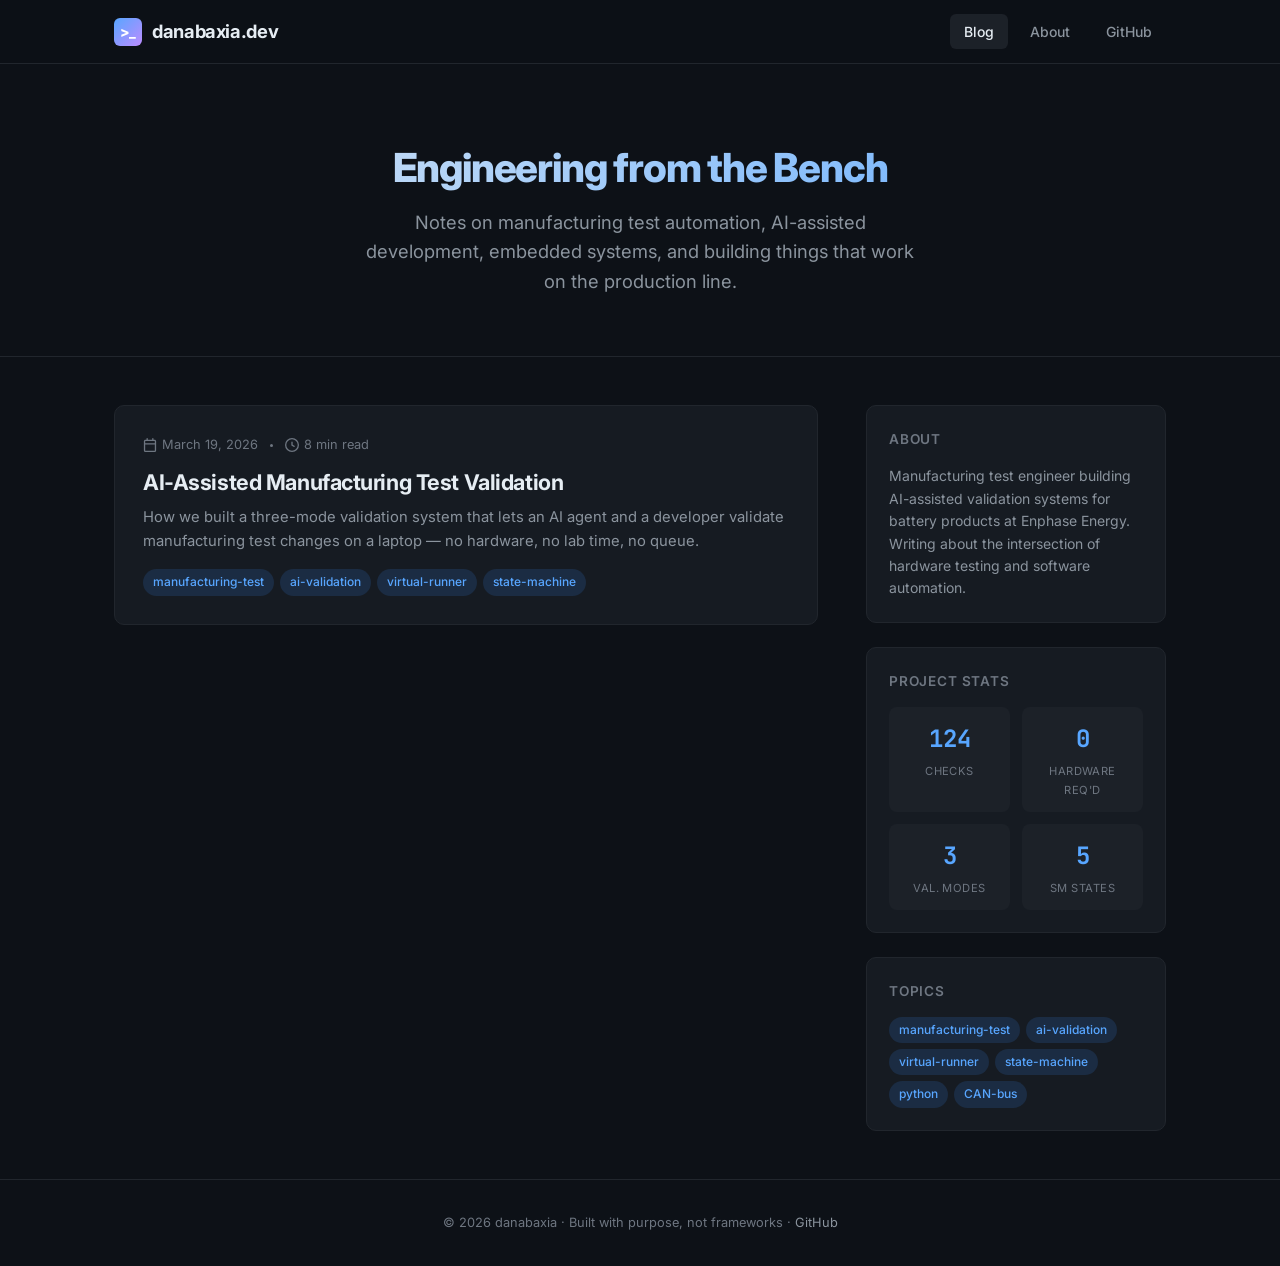
==== commit eb3f6067: "Redesign site as dark-themed tech blog Replace default Hexo template with a custom-built tech blog f" ====
--- a/index.html
+++ b/index.html
@@ -1,353 +1,127 @@
-
- <!DOCTYPE HTML>
+<!DOCTYPE html>
 <html lang="en">
 <head>
   <meta charset="UTF-8">
-  
-    <title>Hexo</title>
-    <meta name="viewport" content="width=device-width, initial-scale=1,user-scalable=no">
-    
-    <meta name="author" content="John Doe">
-    
+  <meta name="viewport" content="width=device-width, initial-scale=1.0">
+  <title>danabaxia — Engineering Blog</title>
+  <meta name="description" content="Technical blog on manufacturing test automation, AI-assisted development, embedded systems, and software engineering.">
+  <meta property="og:title" content="danabaxia — Engineering Blog">
+  <meta property="og:description" content="Notes on manufacturing test automation, AI-assisted development, and building things that work on the production line.">
+  <meta property="og:type" content="website">
+  <meta property="og:url" content="https://danabaxia.github.io">
+  <meta name="twitter:card" content="summary">
+  <link rel="preconnect" href="https://fonts.googleapis.com">
+  <link rel="preconnect" href="https://fonts.gstatic.com" crossorigin>
+  <link href="https://fonts.googleapis.com/css2?family=Inter:wght@400;500;600;700;800&family=JetBrains+Mono:wght@400;500&display=swap" rel="stylesheet">
+  <link rel="stylesheet" href="css/style.css">
+</head>
+<body>
 
-    
-    <meta property="og:type" content="website">
-<meta property="og:title" content="Hexo">
-<meta property="og:url" content="http://yoursite.com/index.html">
-<meta property="og:site_name" content="Hexo">
-<meta property="og:locale" content="en_US">
-<meta property="article:author" content="John Doe">
-<meta name="twitter:card" content="summary">
+  <!-- Header -->
+  <header class="site-header">
+    <div class="header-inner">
+      <a href="index.html" class="site-logo">
+        <span class="logo-icon">&gt;_</span>
+        danabaxia.dev
+      </a>
+      <nav class="site-nav">
+        <a href="index.html" class="active">Blog</a>
+        <a href="about.html">About</a>
+        <a href="https://github.com/danabaxia" target="_blank" rel="noopener">GitHub</a>
+      </nav>
+    </div>
+  </header>
 
-    
-    <link rel="alternative" href="/atom.xml" title="Hexo" type="application/atom+xml">
-    
-    
-    <link rel="icon" href="/img/favicon.ico">
-    
-    
-    <link rel="apple-touch-icon" href="/img/jacman.jpg">
-    <link rel="apple-touch-icon-precomposed" href="/img/jacman.jpg">
-    
-    
-<link rel="stylesheet" href="/css/style.css">
-<link rel="stylesheet" href="/%02.css">
-<link rel="stylesheet" href="/.css">
+  <!-- Hero -->
+  <section class="hero">
+    <h1>Engineering from the Bench</h1>
+    <p>Notes on manufacturing test automation, AI-assisted development, embedded systems, and building things that work on the production line.</p>
+  </section>
 
-<meta name="generator" content="Hexo 4.2.0"></head>
+  <!-- Main Content -->
+  <main class="container">
+    <div class="content-wrapper">
 
-  <body>
-    <header>
-      
-<div>
-		
-			<div id="imglogo">
-				<a href="/"><img src="/img/logo.png" alt="Hexo" title="Hexo"/></a>
-			</div>
-			
-			<div id="textlogo">
-				<h1 class="site-name"><a href="/" title="Hexo">Hexo</a></h1>
-				<h2 class="blog-motto"></h2>
-			</div>
-			<div class="navbar"><a class="navbutton navmobile" href="#" title="Menu">
-			</a></div>
-			<nav class="animated">
-				<ul>
-					<ul>
-					 
-						<li><a href="/">Home</a></li>
-					
-						<li><a href="/archives">Archives</a></li>
-					
-						<li><a href="/about">About</a></li>
-					
-					<li>
- 					
-					<form class="search" action="//google.com/search" method="get" accept-charset="utf-8">
-						<label>Search</label>
-						<input type="search" id="search" name="q" autocomplete="off" maxlength="20" placeholder="Search" />
-						<input type="hidden" name="q" value="site:yoursite.com">
-					</form>
-					
-					</li>
-				</ul>
-			</nav>			
-</div>
-    </header>
-    <div id="container">
-      <div id="main">
+      <!-- Post List -->
+      <div class="post-list">
 
-   
-    
-    <article class="post-expand post" itemprop="articleBody"> 
-        <header class="article-info clearfix">
-  <h1 itemprop="name">
-    
-      <a href="/2020/02/14/hello-world/" title="Hello World" itemprop="url">Hello World</a>
-  </h1>
-  <p class="article-author">By
-       
-		<a href="/about" title="John Doe" target="_blank" itemprop="author">John Doe</a>
-		
-  <p class="article-time">
-    <time datetime="2020-02-14T23:12:25.050Z" itemprop="datePublished"> Published 2020-02-14</time>
-    
-  </p>
-</header>
-    <div class="article-content">
-        
-        <p>Welcome to <a href="https://hexo.io/" target="_blank" rel="noopener">Hexo</a>! This is your very first post. Check <a href="https://hexo.io/docs/" target="_blank" rel="noopener">documentation</a> for more info. If you get any problems when using Hexo, you can find the answer in <a href="https://hexo.io/docs/troubleshooting.html" target="_blank" rel="noopener">troubleshooting</a> or you can ask me on <a href="https://github.com/hexojs/hexo/issues" target="_blank" rel="noopener">GitHub</a>.</p>
-<h2 id="Quick-Start"><a href="#Quick-Start" class="headerlink" title="Quick Start"></a>Quick Start</h2><h3 id="Create-a-new-post"><a href="#Create-a-new-post" class="headerlink" title="Create a new post"></a>Create a new post</h3><figure class="highlight bash"><table><tr><td class="gutter"><pre><span class="line">1</span><br></pre></td><td class="code"><pre><span class="line">$ hexo new <span class="string">"My New Post"</span></span><br></pre></td></tr></table></figure>
+        <article class="post-card">
+          <div class="post-card-meta">
+            <span class="post-card-date">
+              <svg width="14" height="14" viewBox="0 0 16 16" fill="currentColor"><path d="M4.75 0a.75.75 0 0 1 .75.75V2h5V.75a.75.75 0 0 1 1.5 0V2h1.25c.966 0 1.75.784 1.75 1.75v10.5A1.75 1.75 0 0 1 13.25 16H2.75A1.75 1.75 0 0 1 1 14.25V3.75C1 2.784 1.784 2 2.75 2H4V.75A.75.75 0 0 1 4.75 0ZM2.5 7.5v6.75c0 .138.112.25.25.25h10.5a.25.25 0 0 0 .25-.25V7.5Zm10.75-4H2.75a.25.25 0 0 0-.25.25V6h11V3.75a.25.25 0 0 0-.25-.25Z"/></svg>
+              March 19, 2026
+            </span>
+            <span class="meta-dot"></span>
+            <span class="reading-time">
+              <svg width="14" height="14" viewBox="0 0 16 16" fill="currentColor"><path d="M8 0a8 8 0 1 1 0 16A8 8 0 0 1 8 0ZM1.5 8a6.5 6.5 0 1 0 13 0 6.5 6.5 0 0 0-13 0Zm7.25-3.25v2.992l2.028 1.014a.75.75 0 0 1-.557 1.392l-2.5-1.25A.75.75 0 0 1 7.25 8.25v-3.5a.75.75 0 0 1 1.5 0Z"/></svg>
+              8 min read
+            </span>
+          </div>
+          <h2><a href="posts/ai-assisted-manufacturing-test-validation.html">AI-Assisted Manufacturing Test Validation</a></h2>
+          <p class="post-card-excerpt">
+            How we built a three-mode validation system that lets an AI agent and a developer validate manufacturing test changes on a laptop &mdash; no hardware, no lab time, no queue.
+          </p>
+          <div class="post-card-tags">
+            <span class="tag">manufacturing-test</span>
+            <span class="tag">ai-validation</span>
+            <span class="tag">virtual-runner</span>
+            <span class="tag">state-machine</span>
+          </div>
+        </article>
 
-<p>More info: <a href="https://hexo.io/docs/writing.html" target="_blank" rel="noopener">Writing</a></p>
-<h3 id="Run-server"><a href="#Run-server" class="headerlink" title="Run server"></a>Run server</h3><figure class="highlight bash"><table><tr><td class="gutter"><pre><span class="line">1</span><br></pre></td><td class="code"><pre><span class="line">$ hexo server</span><br></pre></td></tr></table></figure>
+      </div>
 
-<p>More info: <a href="https://hexo.io/docs/server.html" target="_blank" rel="noopener">Server</a></p>
-<h3 id="Generate-static-files"><a href="#Generate-static-files" class="headerlink" title="Generate static files"></a>Generate static files</h3><figure class="highlight bash"><table><tr><td class="gutter"><pre><span class="line">1</span><br></pre></td><td class="code"><pre><span class="line">$ hexo generate</span><br></pre></td></tr></table></figure>
+      <!-- Sidebar -->
+      <aside class="sidebar">
 
-<p>More info: <a href="https://hexo.io/docs/generating.html" target="_blank" rel="noopener">Generating</a></p>
-<h3 id="Deploy-to-remote-sites"><a href="#Deploy-to-remote-sites" class="headerlink" title="Deploy to remote sites"></a>Deploy to remote sites</h3><figure class="highlight bash"><table><tr><td class="gutter"><pre><span class="line">1</span><br></pre></td><td class="code"><pre><span class="line">$ hexo deploy</span><br></pre></td></tr></table></figure>
+        <div class="sidebar-widget about-brief">
+          <h3>About</h3>
+          <p>Manufacturing test engineer building AI-assisted validation systems for battery products at Enphase Energy. Writing about the intersection of hardware testing and software automation.</p>
+        </div>
 
-<p>More info: <a href="https://hexo.io/docs/one-command-deployment.html" target="_blank" rel="noopener">Deployment</a></p>
+        <div class="sidebar-widget">
+          <h3>Project Stats</h3>
+          <div class="stat-grid">
+            <div class="stat-item">
+              <div class="stat-number">124</div>
+              <div class="stat-label">Checks</div>
+            </div>
+            <div class="stat-item">
+              <div class="stat-number">0</div>
+              <div class="stat-label">Hardware Req'd</div>
+            </div>
+            <div class="stat-item">
+              <div class="stat-number">3</div>
+              <div class="stat-label">Val. Modes</div>
+            </div>
+            <div class="stat-item">
+              <div class="stat-number">5</div>
+              <div class="stat-label">SM States</div>
+            </div>
+          </div>
+        </div>
 
-        
-        
-        <p class="article-more-link">
-          
-       </p>
+        <div class="sidebar-widget">
+          <h3>Topics</h3>
+          <div class="tag-cloud">
+            <span class="tag">manufacturing-test</span>
+            <span class="tag">ai-validation</span>
+            <span class="tag">virtual-runner</span>
+            <span class="tag">state-machine</span>
+            <span class="tag">python</span>
+            <span class="tag">CAN-bus</span>
+          </div>
+        </div>
+
+      </aside>
+
     </div>
-    <footer class="article-footer clearfix">
-<div class="article-catetags">
+  </main>
 
+  <!-- Footer -->
+  <footer class="site-footer">
+    <p>&copy; 2026 danabaxia &middot; Built with purpose, not frameworks &middot; <a href="https://github.com/danabaxia" target="_blank" rel="noopener">GitHub</a></p>
+  </footer>
 
-</div>
-
-
-
-
-<div class="comments-count">
-	
-</div>
-
-</footer>
-
-
-    </article>
-
-
-
-
-
-
-
-</div>
-      <div class="openaside"><a class="navbutton" href="#" title="Show Sidebar"></a></div>
-
-<div id="asidepart">
-<div class="closeaside"><a class="closebutton" href="#" title="Hide Sidebar"></a></div>
-<aside class="clearfix">
-
-  
-
-
-  
-
-  
-
-  <div class="linkslist">
-  <p class="asidetitle">Links</p>
-    <ul>
-        
-          <li>
-            
-            	<a href="https://coderq.com" target="_blank" title="一个面向程序员交流分享的新一代社区">码农圈</a>
-            
-          </li>
-        
-          <li>
-            
-            	<a href="http://wuchong.me" target="_blank" title="Jark&#39;s Blog">Jark&#39;s Blog</a>
-            
-          </li>
-        
-    </ul>
-</div>
-
-  
-
-
-  <div class="rsspart">
-	<a href="/atom.xml" target="_blank" title="rss">RSS</a>
-</div>
-
-  <div class="weiboshow">
-  <p class="asidetitle">Weibo</p>
-    <iframe width="100%" height="119" class="share_self"  frameborder="0" scrolling="no" src="http://widget.weibo.com/weiboshow/index.php?language=&width=0&height=119&fansRow=2&ptype=1&speed=0&skin=9&isTitle=1&noborder=1&isWeibo=0&isFans=0&uid=&verifier=b3593ceb&dpc=1"></iframe>
-</div>
-
-
-</aside>
-</div>
-    </div>
-    <footer><div id="footer" >
-	
-	<div class="line">
-		<span></span>
-		<div class="author"></div>
-	</div>
-	
-	
-	<section class="info">
-		<p> Hello ,I&#39;m Larry Page in Google. <br/>
-			This is my blog,believe it or not.</p>
-	</section>
-	 
-	<div class="social-font" class="clearfix">
-		
-		<a href="http://weibo.com/2176287895" target="_blank" class="icon-weibo" title="微博"></a>
-		
-		
-		
-		
-		
-		
-		
-		
-		
-		
-	</div>
-			
-		
-
-		<p class="copyright">
-		Powered by <a href="http://hexo.io" target="_blank" title="hexo">hexo</a> and Theme by <a href="https://github.com/wuchong/jacman" target="_blank" title="Jacman">Jacman</a> © 2020 
-		
-		<a href="/about" target="_blank" title="John Doe">John Doe</a>
-		
-		
-		</p>
-</div>
-</footer>
-    <script src="/js/jquery-2.0.3.min.js"></script>
-<script src="/js/jquery.imagesloaded.min.js"></script>
-<script src="/js/gallery.js"></script>
-<script src="/js/jquery.qrcode-0.12.0.min.js"></script>
-
-<script type="text/javascript">
-$(document).ready(function(){ 
-  $('.navbar').click(function(){
-    $('header nav').toggleClass('shownav');
-  });
-  var myWidth = 0;
-  function getSize(){
-    if( typeof( window.innerWidth ) == 'number' ) {
-      myWidth = window.innerWidth;
-    } else if( document.documentElement && document.documentElement.clientWidth) {
-      myWidth = document.documentElement.clientWidth;
-    };
-  };
-  var m = $('#main'),
-      a = $('#asidepart'),
-      c = $('.closeaside'),
-      o = $('.openaside');
-  c.click(function(){
-    a.addClass('fadeOut').css('display', 'none');
-    o.css('display', 'block').addClass('fadeIn');
-    m.addClass('moveMain');
-  });
-  o.click(function(){
-    o.css('display', 'none').removeClass('beforeFadeIn');
-    a.css('display', 'block').removeClass('fadeOut').addClass('fadeIn');      
-    m.removeClass('moveMain');
-  });
-  $(window).scroll(function(){
-    o.css("top",Math.max(80,260-$(this).scrollTop()));
-  });
-  
-  $(window).resize(function(){
-    getSize(); 
-    if (myWidth >= 1024) {
-      $('header nav').removeClass('shownav');
-    }else{
-      m.removeClass('moveMain');
-      a.css('display', 'block').removeClass('fadeOut');
-      o.css('display', 'none');
-        
-    }
-  });
-});
-</script>
-
-
-
-
-
-
-
-
-
-
-
-
-<link rel="stylesheet" href="/fancybox/jquery.fancybox.css" media="screen" type="text/css">
-<script src="/fancybox/jquery.fancybox.pack.js"></script>
-<script type="text/javascript">
-$(document).ready(function(){ 
-  $('.article-content').each(function(i){
-    $(this).find('img').each(function(){
-      if ($(this).parent().hasClass('fancybox')) return;
-      var alt = this.alt;
-      if (alt) $(this).after('<span class="caption">' + alt + '</span>');
-      $(this).wrap('<a href="' + this.src + '" title="' + alt + '" class="fancybox"></a>');
-    });
-    $(this).find('.fancybox').each(function(){
-      $(this).attr('rel', 'article' + i);
-    });
-  });
-  if($.fancybox){
-    $('.fancybox').fancybox();
-  }
-}); 
-</script>
-
-
-
-<!-- Analytics Begin -->
-
-
-
-<script>
-var _hmt = _hmt || [];
-(function() {
-  var hm = document.createElement("script");
-  hm.src = "//hm.baidu.com/hm.js?e6d1f421bbc9962127a50488f9ed37d1";
-  var s = document.getElementsByTagName("script")[0]; 
-  s.parentNode.insertBefore(hm, s);
-})();
-</script>
-
-
-
-<!-- Analytics End -->
-
-<!-- Totop Begin -->
-
-	<div id="totop">
-	<a title="Back to Top"><img src="/img/scrollup.png"/></a>
-	</div>
-	<script src="/js/totop.js"></script>
-
-<!-- Totop End -->
-
-<!-- MathJax Begin -->
-<!-- mathjax config similar to math.stackexchange -->
-
-
-<!-- MathJax End -->
-
-<!-- Tiny_search Begin -->
-
-<!-- Tiny_search End -->
-
-  </body>
- </html>
+</body>
+</html>
--- a/css/style.css
+++ b/css/style.css
@@ -1,2360 +1,706 @@
-html,
-body,
-div,
-span,
-applet,
-object,
-iframe,
-h1,
-h2,
-h3,
-h4,
-h5,
-h6,
-p,
-blockquote,
-pre,
-a,
-abbr,
-acronym,
-address,
-big,
-cite,
-code,
-del,
-dfn,
-em,
-img,
-ins,
-kbd,
-q,
-s,
-samp,
-small,
-strike,
-strong,
-sub,
-sup,
-tt,
-var,
-dl,
-dt,
-dd,
-ol,
-ul,
-li,
-fieldset,
-form,
-label,
-legend,
-table,
-caption,
-tbody,
-tfoot,
-thead,
-tr,
-th,
-td {
+/* ===== CSS Variables ===== */
+:root {
+  --bg-primary: #0d1117;
+  --bg-secondary: #161b22;
+  --bg-tertiary: #1c2128;
+  --bg-card: #161b22;
+  --bg-card-hover: #1c2128;
+  --border: #30363d;
+  --border-light: #21262d;
+  --text-primary: #e6edf3;
+  --text-secondary: #8b949e;
+  --text-muted: #6e7681;
+  --accent: #58a6ff;
+  --accent-hover: #79c0ff;
+  --accent-subtle: rgba(56, 139, 253, 0.1);
+  --green: #3fb950;
+  --green-subtle: rgba(63, 185, 80, 0.1);
+  --orange: #d29922;
+  --orange-subtle: rgba(210, 153, 34, 0.1);
+  --red: #f85149;
+  --purple: #bc8cff;
+  --tag-bg: rgba(56, 139, 253, 0.15);
+  --tag-text: #58a6ff;
+  --code-bg: #0d1117;
+  --font-sans: 'Inter', -apple-system, BlinkMacSystemFont, 'Segoe UI', Helvetica, Arial, sans-serif;
+  --font-mono: 'JetBrains Mono', 'Fira Code', 'Cascadia Code', Consolas, monospace;
+  --max-width: 780px;
+  --header-height: 64px;
+}
+
+/* ===== Reset & Base ===== */
+*, *::before, *::after {
   margin: 0;
   padding: 0;
-  border: 0;
-  outline: 0;
-  font-weight: inherit;
-  font-style: inherit;
-  font-family: inherit;
-  font-size: 100%;
-  vertical-align: baseline;
-}
+  box-sizing: border-box;
+}
+
+html {
+  scroll-behavior: smooth;
+  font-size: 16px;
+}
+
 body {
-  line-height: 1;
-  color: #000;
-  background: #fff;
-}
-ol,
-ul {
-  list-style: none;
-}
-table {
-  border-collapse: separate;
-  border-spacing: 0;
-  vertical-align: middle;
-}
-caption,
-th,
-td {
-  text-align: left;
-  font-weight: normal;
-  vertical-align: middle;
-}
-a img {
-  border: none;
-}
-/* custom Font*/
-@font-face {
-  font-family: "covered_by_your_graceregular";
-  font-weight: normal;
-  font-style: normal;
-  src: url("../font/coveredbyyourgrace-webfont.eot");
-  src: url("../font/coveredbyyourgrace-webfont.eot?#iefix") format('embedded-opentype'), url("../font/coveredbyyourgrace-webfont.svg#covered_by_your_graceregular") format('svg'), url("../font/coveredbyyourgrace-webfont.woff") format('woff'), url("../font/coveredbyyourgrace-webfont.ttf") format('truetype');
-}
-/* icon Font */
-@font-face {
-  font-family: "FontAwesome";
-  font-style: normal;
-  font-weight: normal;
-  src: url("../font/fontawesome-webfont.eot?v=#4.0.3");
-  src: url("../font/fontawesome-webfont.eot?#iefix&v=#4.0.3") format("embedded-opentype"), url("../font/fontawesome-webfont.woff?v=#4.0.3") format("woff"), url("../font/fontawesome-webfont.ttf?v=#4.0.3") format("truetype"), url("../font/fontawesome-webfont.svg#fontawesomeregular?v=#4.0.3") format("svg");
-}
-@font-face {
-  font-family: "fontdiao";
-  font-weight: normal;
-  font-style: normal;
-  src: url("../font/fontdiao.eot");
-  src: url("../font/fontdiao.eot?#iefix") format('embedded-opentype'), url("../font/fontdiao.svg#fontdiao") format('svg'), url("../font/fontdiao.woff") format('woff'), url("../font/fontdiao.ttf") format('truetype');
-}
-/* Public style */
-* {
-  -webkit-margin-before: 0;
-  -webkit-margin-after: 0;
-}
-body {
-  background: #ddd;
-  font-family: "Helvetica Neue", "Helvetica", "Microsoft YaHei", "WenQuanYi Micro Hei", Arial, sans-serif;
-  font-size: 100%;
-  color: #817c7c;
-  line-height: 1.5;
-  min-height: 100vh;
-  display: -webkit-flex;
-  display: -webkit-box;
-  display: -moz-box;
-  display: -webkit-flex;
-  display: -ms-flexbox;
-  display: box;
-  display: flex;
-  -webkit-flex-direction: column;
-  -webkit-box-orient: vertical;
-  -moz-box-orient: vertical;
-  -o-box-orient: vertical;
-  -webkit-flex-direction: column;
-  -ms-flex-direction: column;
-  flex-direction: column;
-}
-iframe {
-  margin-top: 10px;
-}
-small {
-  font-size: 80%;
-}
-sub,
-sup {
-  font-size: 75%;
-  line-height: 0;
-  position: relative;
-  vertical-align: baseline;
-}
-sup {
-  top: -0.5em;
-  padding-left: 0.3em;
-}
-sub {
-  bottom: -0.25em;
-}
-a {
-  text-decoration: none;
-  color: #817c7c;
-}
-a:hover,
-a:focus {
-  outline: 0;
-  text-decoration: none;
-  -webkit-transition: color 0.25s, background 0.5s;
-  -moz-transition: color 0.25s, background 0.5s;
-  -o-transition: color 0.25s, background 0.5s;
-  -ms-transition: color 0.25s, background 0.5s;
-  transition: color 0.25s, background 0.5s;
-}
-a:hover:before {
-  -webkit-transition: color 0.25s, background 0.5s;
-  -moz-transition: color 0.25s, background 0.5s;
-  -o-transition: color 0.25s, background 0.5s;
-  -ms-transition: color 0.25s, background 0.5s;
-  transition: color 0.25s, background 0.5s;
-}
-input:focus {
-  outline: none;
-}
-input,
-button {
-  margin: 0;
-  padding: 0;
-}
-input::-moz-focus-inner,
-button::-moz-focus-inner {
-  border: 0;
-  padding: 0;
-}
-h1 {
-  font-size: 1.5em;
-}
-.fa {
-  display: inline-block;
-  font-family: FontAwesome;
-  font-style: normal;
-  font-weight: normal;
-  line-height: 1;
+  font-family: var(--font-sans);
+  background: var(--bg-primary);
+  color: var(--text-primary);
+  line-height: 1.7;
   -webkit-font-smoothing: antialiased;
   -moz-osx-font-smoothing: grayscale;
 }
-.clearfix {
-  zoom: 1;
-}
-.clearfix:before,
-.clearfix:after {
-  content: "";
-  display: table;
-}
-.clearfix:after {
-  clear: both;
-}
-::-webkit-input-placeholder {
-  color: #fff;
-  padding: 2px 0 0 4px;
-}
-::-moz-placeholder {
-  color: #fff;
-  padding: 2px 0 0 4px;
-}
-:-ms-input-placeholder {
-  color: #fff;
-  padding: 2px 0 0 4px;
-}
-::-webkit-input-placeholder::before {
-  font-family: "FontAwesome";
-  -webkit-font-smoothing: antialiased;
-  -moz-osx-font-smoothing: grayscale;
-  content: "\f002";
-  padding-right: 4px;
-}
-::-moz-placeholder:before {
-  font-family: "FontAwesome";
-  -webkit-font-smoothing: antialiased;
-  -moz-osx-font-smoothing: grayscale;
-  content: "\f002";
-  padding-right: 4px;
-}
-:-ms-input-placeholder::before {
-  font-family: "FontAwesome";
-  -webkit-font-smoothing: antialiased;
-  -moz-osx-font-smoothing: grayscale;
-  content: "\f002";
-  padding-right: 4px;
-}
-input[type="search"]::-webkit-search-cancel-button,
-input[type="search"]::-webkit-search-decoration {
-  -webkit-appearance: none;
-}
-::-webkit-search-cancel-button:after {
-  font-family: "FontAwesome";
-  -webkit-font-smoothing: antialiased;
-  -moz-osx-font-smoothing: grayscale;
-  content: '\f00d';
-  color: #fff;
-  padding-right: 4px;
-}
-/* css3 animate */
-.animated {
-  -webkit-animation-fill-mode: both;
-  -moz-animation-fill-mode: both;
-  -o-animation-fill-mode: both;
-  -ms-animation-fill-mode: both;
-  animation-fill-mode: both;
-  -webkit-animation-duration: 1s;
-  -moz-animation-duration: 1s;
-  -o-animation-duration: 1s;
-  -ms-animation-duration: 1s;
-  animation-duration: 1s;
-}
-@-webkit-keyframes fadeIn {
-  0% {
-    opacity: 0;
-    -ms-filter: "progid:DXImageTransform.Microsoft.Alpha(Opacity=0)";
-    filter: alpha(opacity=0);
-  }
-  100% {
-    opacity: 1;
-    -ms-filter: none;
-    filter: none;
-  }
-}
-.fadeIn {
-  -webkit-animation-name: fadeIn;
-  -moz-animation-name: fadeIn;
-  -o-animation-name: fadeIn;
-  -ms-animation-name: fadeIn;
-  animation-name: fadeIn;
-}
-.fadeOut {
-  -webkit-animation-name: fadeOut;
-  -moz-animation-name: fadeOut;
-  -o-animation-name: fadeOut;
-  -ms-animation-name: fadeOut;
-  animation-name: fadeOut;
-}
-@-moz-keyframes fadeInDown {
-  0% {
-    opacity: 0;
-    -ms-filter: "progid:DXImageTransform.Microsoft.Alpha(Opacity=0)";
-    filter: alpha(opacity=0);
-    -webkit-transform: translateY(-20px);
-    -moz-transform: translateY(-20px);
-    -o-transform: translateY(-20px);
-    -ms-transform: translateY(-20px);
-    transform: translateY(-20px);
-  }
-  100% {
-    opacity: 1;
-    -ms-filter: none;
-    filter: none;
-    -webkit-transform: translateY(0);
-    -moz-transform: translateY(0);
-    -o-transform: translateY(0);
-    -ms-transform: translateY(0);
-    transform: translateY(0);
-  }
-}
-@-webkit-keyframes fadeInDown {
-  0% {
-    opacity: 0;
-    -ms-filter: "progid:DXImageTransform.Microsoft.Alpha(Opacity=0)";
-    filter: alpha(opacity=0);
-    -webkit-transform: translateY(-20px);
-    -moz-transform: translateY(-20px);
-    -o-transform: translateY(-20px);
-    -ms-transform: translateY(-20px);
-    transform: translateY(-20px);
-  }
-  100% {
-    opacity: 1;
-    -ms-filter: none;
-    filter: none;
-    -webkit-transform: translateY(0);
-    -moz-transform: translateY(0);
-    -o-transform: translateY(0);
-    -ms-transform: translateY(0);
-    transform: translateY(0);
-  }
-}
-@-o-keyframes fadeInDown {
-  0% {
-    opacity: 0;
-    -ms-filter: "progid:DXImageTransform.Microsoft.Alpha(Opacity=0)";
-    filter: alpha(opacity=0);
-    -webkit-transform: translateY(-20px);
-    -moz-transform: translateY(-20px);
-    -o-transform: translateY(-20px);
-    -ms-transform: translateY(-20px);
-    transform: translateY(-20px);
-  }
-  100% {
-    opacity: 1;
-    -ms-filter: none;
-    filter: none;
-    -webkit-transform: translateY(0);
-    -moz-transform: translateY(0);
-    -o-transform: translateY(0);
-    -ms-transform: translateY(0);
-    transform: translateY(0);
-  }
-}
-@keyframes fadeInDown {
-  0% {
-    opacity: 0;
-    -ms-filter: "progid:DXImageTransform.Microsoft.Alpha(Opacity=0)";
-    filter: alpha(opacity=0);
-    -webkit-transform: translateY(-20px);
-    -moz-transform: translateY(-20px);
-    -o-transform: translateY(-20px);
-    -ms-transform: translateY(-20px);
-    transform: translateY(-20px);
-  }
-  100% {
-    opacity: 1;
-    -ms-filter: none;
-    filter: none;
-    -webkit-transform: translateY(0);
-    -moz-transform: translateY(0);
-    -o-transform: translateY(0);
-    -ms-transform: translateY(0);
-    transform: translateY(0);
-  }
-}
-body >header {
-  width: 100%;
-  -webkit-box-shadow: 2px 4px 5px rgba(3,3,3,0.2);
-  box-shadow: 2px 4px 5px rgba(3,3,3,0.2);
-  background: url("../") center #2ca6cb;
-  color: #fff;
-  padding: 1em 0 0.8em;
-}
-@media only screen and (min-width: 1024px) {
-  body >header {
-    padding: 1.8em 0 1.5em;
-  }
-}
-body >header >div {
-  width: 95%;
-  margin: 0 auto;
-  position: relative;
-  overflow: hidden;
-}
-@media only screen and (min-width: 1024px) {
-  body >header >div {
-    width: 93%;
-  }
-}
-body >header a {
-  display: block;
-  color: #fff;
-}
-#imglogo {
-  float: left;
-  width: 4em;
-  height: 4em;
-}
-@media only screen and (min-width: 768px) {
-  #imglogo {
-    width: 5em;
-  }
-}
-@media only screen and (min-width: 1024px) {
-  #imglogo {
-    width: 5.5em;
-  }
-}
-#imglogo img {
-  width: 4em;
-}
-@media only screen and (min-width: 768px) {
-  #imglogo img {
-    width: 5em;
-  }
-}
-@media only screen and (min-width: 1024px) {
-  #imglogo img {
-    width: 5.5em;
-  }
-}
-#textlogo {
-  float: left;
-  width: 75%;
-  margin-left: 0.5em;
-}
-#textlogo h1.site-name {
-  width: 86%;
-  font-family: "covered_by_your_graceregular";
-  font-size: 200%;
-  line-height: 1.5;
-  -webkit-font-smoothing: antialiased;
-  -moz-osx-font-smoothing: grayscale;
-}
-@media only screen and (min-width: 768px) {
-  #textlogo h1.site-name {
-    font-size: 240%;
-  }
-}
-@media only screen and (min-width: 1024px) {
-  #textlogo h1.site-name {
-    font-size: 280%;
-  }
-}
-#textlogo h2.blog-motto {
-  font-size: 0.7em;
-  font-weight: normal;
-}
-@media only screen and (min-width: 768px) {
-  #textlogo h2.blog-motto {
-    font-size: 100%;
-  }
-}
-@media only screen and (min-width: 1024px) {
-  #textlogo h2.blog-motto {
-    font-size: 110%;
-  }
-}
-.navbar {
-  position: absolute;
-  width: 2em;
-  right: 0em;
-  top: 1em;
-  padding: 0.5em;
-}
-@media only screen and (min-width: 1024px) {
-  .navbar {
-    display: none;
-  }
-}
-.navbutton::before {
-  font-family: "FontAwesome";
-  -webkit-font-smoothing: antialiased;
-  -moz-osx-font-smoothing: grayscale;
-  content: "\f0c9";
-}
-.navmobile::before {
-  padding-left: 1em;
-}
-header nav {
-  float: left;
-  width: 100%;
-  font-size: 112.5%;
-  padding-top: 0.5em;
-  max-height: 0.01em;
-  -webkit-transition: max-height 1s ease-out;
-  -moz-transition: max-height 1s ease-out;
-  -o-transition: max-height 1s ease-out;
-  -ms-transition: max-height 1s ease-out;
-  transition: max-height 1s ease-out;
-}
-@media only screen and (min-width: 568px) {
-  header nav {
-    width: 50%;
-  }
-}
-@media only screen and (min-width: 1024px) {
-  header nav {
-    float: right;
-    width: auto;
-    margin-top: 1em;
-    max-height: none;
-  }
-}
-@media only screen and (min-width: 1024px) {
-  header nav ul {
-    float: right;
-  }
-}
-@media only screen and (min-width: 1024px) {
-  header nav ul li {
-    float: left;
-  }
-}
-header nav ul li a {
-  padding: 0.2em 0 0.2em 1em;
-}
-@media only screen and (min-width: 1024px) {
-  header nav ul li a {
-    padding: 0.2em 1.5em;
-  }
-}
-header nav ul li a:hover {
-  background: #1b7f9e;
-  color: #e9cd4c;
-}
-.shownav {
-  max-height: 40em;
-}
-.search {
-  padding: 0.1em 0 0 1em;
-}
-.search input {
-  -webkit-appearance: textfield;
-  font-size: 0.87em;
-  line-height: 1.7;
-  border: 1px solid #fff;
-  color: #fff;
-  background: transparent;
-  width: 80%;
-  padding-left: 0.5em;
-}
-@media only screen and (min-width: 1024px) {
-  .search input {
-    width: 8em;
-    -webkit-transition: 0.5s width;
-    -moz-transition: 0.5s width;
-    -o-transition: 0.5s width;
-    -ms-transition: 0.5s width;
-    transition: 0.5s width;
-  }
-  .search input:focus {
-    width: 15em;
-  }
-}
-.search label {
-  display: none;
-}
-/* index layout */
-#container {
-  -webkit-flex: 1;
-  width: 95%;
-  margin: 0 auto;
-  overflow: hidden;
-}
-@media only screen and (min-width: 768px) {
-  #container {
-    width: 96%;
-  }
-}
-@media only screen and (min-width: 1024px) {
-  #container {
-    width: 94%;
-  }
-}
-@media only screen and (min-width: 1560px) {
-  #container {
-    width: 82%;
-  }
-}
-#main {
-  margin: 1em 0 0;
-  line-height: 1.8;
-}
-@media only screen and (min-width: 1024px) {
-  #main {
-    margin: 2em 0 0;
-    width: 75%;
-    float: left;
-    -webkit-transition: margin 0.5s ease-out;
-    -moz-transition: margin 0.5s ease-out;
-    -o-transition: margin 0.5s ease-out;
-    -ms-transition: margin 0.5s ease-out;
-    transition: margin 0.5s ease-out;
-  }
-}
-#main section.post {
-  background: #fafafa;
-  margin-bottom: 0.125em;
-}
-#main section.post a {
-  display: block;
-  border-left: 0.5em solid #ccc;
-  -webkit-transition: border-left 0.45s;
-  -moz-transition: border-left 0.45s;
-  -o-transition: border-left 0.45s;
-  -ms-transition: border-left 0.45s;
-  transition: border-left 0.45s;
-  padding: 0.5em;
-}
-@media only screen and (min-width: 768px) {
-  #main section.post a {
-    padding: 1em;
-  }
-}
-#main section.post a:hover {
-  border-left: 0.5em solid #2ca6cb;
-}
-#main section.post a h1 {
-  color: #2ca6cb;
-  line-height: 2;
-}
-#main section.post a p {
-  color: #817c7c;
-}
-#main section.post a time {
-  color: #817c7c;
-  display: block;
-  margin: 0.5em 0;
-  font-size: 0.9em;
-}
-#main article.post-expand {
-  background: #fafafa;
-  margin-bottom: 3.5em;
-}
-#main article.post-expand .img-logo {
-  max-width: 180px;
-  max-height: 96px;
-  display: block !important;
-  margin-right: 0.7em;
-  margin-left: 0.7em;
-  padding: 0;
-  float: right;
-  clear: right;
-}
-#main article.post-expand .img-topic {
-  max-width: 300px;
-  max-height: 1800px;
-  display: block !important;
-  margin-left: 0.7em;
-  margin-right: 0.7em;
-  padding: 0;
-  float: right;
-  clear: right;
-}
-#main article.post-expand .article-more-link a {
-  display: inline-block;
-  line-height: 1em;
-  padding: 6px 15px;
-  border-radius: 15px;
-  background: #ddd;
-  color: #817c7c;
+
+a {
+  color: var(--accent);
   text-decoration: none;
-}
-#main article.post-expand .article-more-link a:hover {
-  background: #2ca6cb;
-  color: #fff;
-  text-decoration: none;
-}
-#archive-page section.post a {
-  font-size: 0.9em;
-  padding: 0.5em !important;
-}
-@media only screen and (min-width: 768px) {
-  #archive-page section.post a time {
-    padding-left: 1em;
-  }
-}
-.moveMain {
-  margin-left: 10% !important;
-}
-.unexpand .prev {
-  border-left: 0.5em solid #ccc;
-}
-.unexpand .prev:hover {
-  border-left: 0.5em solid #2ca6cb;
-}
-#page-nav {
-  background: #fafafa;
-  text-align: center;
-  overflow: hidden;
-}
-#page-nav a {
-  display: inline-block;
-  padding: 0.5em 1em;
-}
-#page-nav a {
-  color: #2ca6cb;
-}
-#page-nav a:hover {
-  background: #ccc;
-  color: #2ca6cb;
-}
-#page-nav .prev {
-  float: left;
-  -webkit-transition: border-left 0.5s;
-  -moz-transition: border-left 0.5s;
-  -o-transition: border-left 0.5s;
-  -ms-transition: border-left 0.5s;
-  transition: border-left 0.5s;
-}
-#page-nav .prev span:before {
-  font-family: "FontAwesome";
-  -webkit-font-smoothing: antialiased;
-  -moz-osx-font-smoothing: grayscale;
-  content: "\f053";
-  padding-right: 0.5em;
-}
-#page-nav .next {
-  float: right;
-}
-#page-nav .next span:before {
-  font-family: "FontAwesome";
-  -webkit-font-smoothing: antialiased;
-  -moz-osx-font-smoothing: grayscale;
-  content: "\f054";
-  padding-left: 0.5em;
-}
-#page-nav .page-number {
-  display: none;
-  padding: 0.5em 1em;
-}
-@media only screen and (min-width: 768px) {
-  #page-nav .page-number {
-    display: inline-block;
-  }
-}
-#page-nav .current {
-  color: #b8b8b8;
-  font-weight: bold;
-}
-#page-nav .space {
-  color: #2ca6cb;
-}
-/* page layout */
-@media only screen and (min-width: 1024px) {
-  .page {
-    margin-left: 10% !important;
-  }
-}
-/* archive layout */
-.category-icon:before,
-.tag-icon:before,
-.archive-icon:before {
-  font-family: "FontAwesome";
-  -webkit-font-smoothing: antialiased;
-  -moz-osx-font-smoothing: grayscale;
-  color: #ccc;
-  font-size: 100%;
-  padding-right: 0.3em;
-}
-.category-icon:before {
-  content: "\f07b";
-}
-.tag-icon:before {
-  content: "\f02c";
-}
-.archive-icon:before {
-  content: "\f187";
-}
-.archive-title {
-  margin: 1em 0;
-  padding: 2em;
-  background: #fafafa;
-  border-left: 0.5em solid #ccc;
-}
-@media only screen and (min-width: 1024px) {
-  .archive-title {
-    margin: 2em 0;
-    width: 18.5%;
-    padding-left: 0.5%;
-    float: left;
-  }
-}
-.archive-title h2 {
-  width: 90%;
-  color: #2ca6cb;
-  font-size: 120%;
-}
-.archive-title a {
-  color: #2ca6cb;
-  -webkit-transition: color 0.5s;
-  -moz-transition: color 0.5s;
-  -o-transition: color 0.5s;
-  -ms-transition: color 0.5s;
-  transition: color 0.5s;
-}
-.archive-title a:hover {
-  color: #2ca6cb;
-  -webkit-transition: color 0.5s;
-  -moz-transition: color 0.5s;
-  -o-transition: color 0.5s;
-  -ms-transition: color 0.5s;
-  transition: color 0.5s;
-}
-.current {
-  color: #ea6753 !important;
-}
-@media only screen and (min-width: 768px) {
-  .archive-part {
-    min-height: 200px;
-  }
-}
-@media only screen and (min-width: 1024px) {
-  .archive-part {
-    float: right;
-    margin-left: 2% !important;
-  }
-}
-.archive-part section.post {
-  width: 100%;
-}
-.archive-part section.post time {
-  font-size: 1.1em !important;
-  float: left;
-}
-@media only screen and (max-width: 568px) {
-  .archive-part section.post time {
-    width: 100%;
-  }
-}
-@media only screen and (min-width: 568px) {
-  .archive-part section.post time {
-    width: 20%;
-  }
-}
-@media only screen and (min-width: 768px) {
-  .archive-nav {
-    width: 100%;
-    float: left;
-    margin-top: 1em;
-  }
-}
-/* tags&categories layout */
-.all-list-box {
-  min-height: 400px;
-}
-.post,
-.page,
-.link,
-.photo {
-  background: #fafafa;
-}
-.post a,
-.page a,
-.link a,
-.photo a {
-  color: #2ca6cb;
-}
-.post a:hover,
-.page a:hover,
-.link a:hover,
-.photo a:hover {
-  color: #ea6753;
-}
-@media only screen and (min-width: 768px) {
-  article header.article-info {
-    border-bottom: 1px solid #dbdbdb;
-  }
-}
-article header.article-info >h1 {
-  padding: 0.2em 3%;
-  font-size: 170%;
-  line-height: 1.5;
-  word-wrap: break-word;
-  word-break: normal;
-  -webkit-font-smoothing: antialiased;
-  -moz-osx-font-smoothing: grayscale;
-  border-left: 5px solid #2ca6cb;
-}
-@media only screen and (min-width: 1024px) {
-  article header.article-info >h1 {
-    font-size: 200%;
-    padding-top: 0.3em;
-  }
-}
-article header.article-info >p.article-author {
-  padding: 0.3em 4% 0.3em 0;
-  text-align: right;
-  border-bottom: 1px solid #dbdbdb;
-}
-@media only screen and (min-width: 768px) {
-  article header.article-info >p.article-author {
-    float: right;
-    border-bottom: none;
-  }
-}
-article header.article-info >p.article-time {
-  padding-top: 0.5em;
-  font-size: 0.8em;
-  text-align: center;
-  margin-bottom: -2.7em;
-}
-@media only screen and (min-width: 768px) {
-  article header.article-info >p.article-time {
-    float: right;
-    margin-right: 1em;
-    padding-top: 0.1em;
-    font-size: 0.9em;
-  }
-}
-article header.article-info >p.article-time:before {
-  font-family: "FontAwesome";
-  font-size: 130%;
-  content: "\f017";
-  -webkit-font-smoothing: antialiased;
-  -moz-osx-font-smoothing: grayscale;
-}
-article .article-content {
-  padding: 1.5em 4%;
-  color: #413f3f;
-  font-size: 100%;
-}
-article .article-content:before,
-article .article-content:after {
-  content: "";
-  display: block;
-  clear: both;
-}
-article .article-content .kb {
-  padding: 0.1em 0.6em;
-  border: 1px solid #ccc;
-  background-color: code-color;
-  color: #8f8f8f;
-  -webkit-box-shadow: 0 1px 0 rgba(0,0,0,0.2), 0 0 0 2px #fff inset;
-  box-shadow: 0 1px 0 rgba(0,0,0,0.2), 0 0 0 2px #fff inset;
-  border-radius: 3px;
-  display: inline-block;
-  margin: 0 0.1em;
-  text-shadow: 0 1px 0 #fff;
-  line-height: 1.5;
-  white-space: nowrap;
-}
-article .article-content h1,
-article .article-content h2 {
-  font-size: 180%;
-  line-height: 1.2em;
-  padding-bottom: 0.3em;
-  margin-top: 1.5em;
-  border-bottom: 2px solid #dbdbdb;
-}
-article .article-content h3 {
-  font-size: 140%;
-  line-height: 1em;
-  margin-top: 1.3em;
-}
-article .article-content h4,
-article .article-content h5,
-article .article-content h6 {
-  font-size: 140%;
-}
-article .article-content h1,
-article .article-content h2,
-article .article-content h3,
-article .article-content h4,
-article .article-content h5,
-article .article-content h6 {
-  color: #333;
-  -webkit-font-smoothing: antialiased;
-  -moz-osx-font-smoothing: grayscale;
-}
-article .article-content h1 >code,
-article .article-content h2 >code,
-article .article-content h3 >code,
-article .article-content h4 >code,
-article .article-content h5 >code,
-article .article-content h6 >code {
-  color: #a3a3a3;
-}
-article .article-content hr {
-  border: 1px solid #dbdbdb;
-}
-article .article-content strong {
-  font-weight: bold;
-}
-article .article-content em {
-  font-style: italic;
-}
-article .article-content acronym,
-article .article-content abbr {
-  border-bottom: 1px dotted;
-}
-article .article-content blockquote {
-  border-left: 0.2em solid #2ca6cb;
-  margin: 0.65em 0 0.65em 1%;
-  padding-left: 1%;
-  line-height: 1.5;
-  font-size: 100%;
-  color: #808080;
-}
-article .article-content blockquote footer {
-  background: #fafafa;
-  padding: 0;
-  margin: 0;
-  font-size: 80%;
-  line-height: 1em;
-}
-article .article-content blockquote cite {
-  font-style: italic;
-  padding-left: 0.5em;
-}
-article .article-content ul,
-article .article-content ol {
-  padding-left: 1.5em;
-  font-size: 100%;
-  padding-top: 0.7em;
-}
-@media only screen and (min-width: 768px) {
-  article .article-content ul,
-  article .article-content ol {
-    padding-left: 1.5em;
-  }
-}
-article .article-content ul li {
-  list-style: disc;
-  text-align: match-parent;
-}
-article .article-content ol li {
-  list-style-type: decimal;
-}
-article .article-content dl dt {
-  font-weight: blod;
-}
-article .article-content ul li>code,
-article .article-content ol li>code,
-article .article-content p code,
-article .article-content strong code,
-article .article-content em code,
-article .article-content table th>code,
-article .article-content table td>code {
-  font-family: Monaco, Menlo, Consolas, Courier New, monospace;
-  background: #eee;
-  color: #d14;
-  border: 1px solid #d6d6d6;
-  padding: 0 5px;
-  margin: 0 2px;
-  font-size: 90%;
-  white-space: nowrap;
-  text-shadow: 0 1px #fff;
-  -webkit-border-radius: 0.25em;
-  border-radius: 0.25em;
-}
-article .article-content p {
-  line-height: 1.5;
-  margin-top: 0.7em;
-}
-@media only screen and (min-width: 1024px) {
-  article .article-content p {
-    margin-top: 1em;
-  }
-}
-article .article-content img,
-article .article-content video,
-article .article-content figure img {
+  transition: color 0.2s;
+}
+
+a:hover {
+  color: var(--accent-hover);
+}
+
+img {
   max-width: 100%;
   height: auto;
-  vertical-align: middle;
-  padding-top: 0.5em;
-}
-@media only screen and (min-width: 1024px) {
-  article .article-content img,
-  article .article-content video,
-  article .article-content figure img {
-    padding-top: 0.7em;
-  }
-}
-article .article-content .img-topic,
-article .article-content .img-logo {
-  display: none;
-}
-article .article-content .img-center {
-  display: block;
-  margin: auto;
-}
-article .article-content .img-shadow {
-  -webkit-box-shadow: 0 0 2px 3px #ddd;
-  box-shadow: 0 0 2px 3px #ddd;
-}
-article .article-content figcaption,
-article .article-content .caption {
-  display: block;
-  margin-top: 0.3em;
-  color: #808080;
-  position: relative;
-  font-size: 0.9em;
-  padding-left: 1.3em;
-}
-article .article-content figcaption:before,
-article .article-content .caption:before {
-  content: '\f040';
-  position: absolute;
-  font: 0.9em "FontAwesome";
-  position: absolute;
-  left: 0;
-  top: 0.3em;
-}
-article .article-content .video-container {
-  position: relative;
-  padding-top: 56%;
-  height: 0;
-  overflow: hidden;
-}
-article .article-content .video-container iframe,
-article .article-content .video-container object,
-article .article-content .video-container embed {
-  position: absolute;
+}
+
+/* ===== Header / Nav ===== */
+.site-header {
+  position: sticky;
   top: 0;
-  left: 0;
+  z-index: 100;
+  background: rgba(13, 17, 23, 0.85);
+  backdrop-filter: blur(12px);
+  -webkit-backdrop-filter: blur(12px);
+  border-bottom: 1px solid var(--border-light);
+  height: var(--header-height);
+}
+
+.header-inner {
+  max-width: 1100px;
+  margin: 0 auto;
+  padding: 0 24px;
+  height: 100%;
+  display: flex;
+  align-items: center;
+  justify-content: space-between;
+}
+
+.site-logo {
+  display: flex;
+  align-items: center;
+  gap: 10px;
+  font-weight: 700;
+  font-size: 1.15rem;
+  color: var(--text-primary);
+  letter-spacing: -0.02em;
+}
+
+.site-logo:hover {
+  color: var(--text-primary);
+}
+
+.logo-icon {
+  width: 28px;
+  height: 28px;
+  background: linear-gradient(135deg, var(--accent), var(--purple));
+  border-radius: 6px;
+  display: flex;
+  align-items: center;
+  justify-content: center;
+  font-size: 14px;
+  color: #fff;
+  font-weight: 800;
+}
+
+.site-nav {
+  display: flex;
+  align-items: center;
+  gap: 8px;
+}
+
+.site-nav a {
+  padding: 6px 14px;
+  border-radius: 6px;
+  font-size: 0.875rem;
+  font-weight: 500;
+  color: var(--text-secondary);
+  transition: all 0.2s;
+}
+
+.site-nav a:hover,
+.site-nav a.active {
+  color: var(--text-primary);
+  background: var(--bg-tertiary);
+}
+
+/* ===== Hero ===== */
+.hero {
+  padding: 80px 24px 60px;
+  text-align: center;
+  border-bottom: 1px solid var(--border-light);
+}
+
+.hero h1 {
+  font-size: 2.5rem;
+  font-weight: 800;
+  letter-spacing: -0.03em;
+  line-height: 1.2;
+  margin-bottom: 16px;
+  background: linear-gradient(135deg, var(--text-primary) 0%, var(--accent) 100%);
+  -webkit-background-clip: text;
+  -webkit-text-fill-color: transparent;
+  background-clip: text;
+}
+
+.hero p {
+  font-size: 1.15rem;
+  color: var(--text-secondary);
+  max-width: 560px;
+  margin: 0 auto;
+  line-height: 1.6;
+}
+
+/* ===== Main Content ===== */
+.container {
+  max-width: 1100px;
+  margin: 0 auto;
+  padding: 0 24px;
+}
+
+.content-wrapper {
+  display: grid;
+  grid-template-columns: 1fr 300px;
+  gap: 48px;
+  padding: 48px 0;
+}
+
+/* ===== Post Cards ===== */
+.post-list {
+  display: flex;
+  flex-direction: column;
+  gap: 20px;
+}
+
+.post-card {
+  background: var(--bg-card);
+  border: 1px solid var(--border-light);
+  border-radius: 10px;
+  padding: 28px;
+  transition: all 0.25s ease;
+}
+
+.post-card:hover {
+  background: var(--bg-card-hover);
+  border-color: var(--border);
+  transform: translateY(-2px);
+  box-shadow: 0 8px 24px rgba(0, 0, 0, 0.3);
+}
+
+.post-card-meta {
+  display: flex;
+  align-items: center;
+  gap: 12px;
+  margin-bottom: 12px;
+  font-size: 0.8rem;
+  color: var(--text-muted);
+}
+
+.post-card-date {
+  display: flex;
+  align-items: center;
+  gap: 5px;
+}
+
+.reading-time {
+  display: flex;
+  align-items: center;
+  gap: 5px;
+}
+
+.meta-dot {
+  width: 3px;
+  height: 3px;
+  background: var(--text-muted);
+  border-radius: 50%;
+}
+
+.post-card h2 {
+  font-size: 1.35rem;
+  font-weight: 700;
+  letter-spacing: -0.02em;
+  margin-bottom: 10px;
+  line-height: 1.3;
+}
+
+.post-card h2 a {
+  color: var(--text-primary);
+}
+
+.post-card h2 a:hover {
+  color: var(--accent);
+}
+
+.post-card-excerpt {
+  color: var(--text-secondary);
+  font-size: 0.925rem;
+  line-height: 1.6;
+  margin-bottom: 16px;
+}
+
+.post-card-tags {
+  display: flex;
+  flex-wrap: wrap;
+  gap: 6px;
+}
+
+.tag {
+  display: inline-block;
+  padding: 3px 10px;
+  border-radius: 20px;
+  font-size: 0.75rem;
+  font-weight: 500;
+  background: var(--tag-bg);
+  color: var(--tag-text);
+  transition: background 0.2s;
+}
+
+.tag:hover {
+  background: rgba(56, 139, 253, 0.25);
+}
+
+/* ===== Sidebar ===== */
+.sidebar {
+  display: flex;
+  flex-direction: column;
+  gap: 24px;
+}
+
+.sidebar-widget {
+  background: var(--bg-card);
+  border: 1px solid var(--border-light);
+  border-radius: 10px;
+  padding: 22px;
+}
+
+.sidebar-widget h3 {
+  font-size: 0.85rem;
+  font-weight: 600;
+  text-transform: uppercase;
+  letter-spacing: 0.06em;
+  color: var(--text-muted);
+  margin-bottom: 14px;
+}
+
+.about-brief p {
+  font-size: 0.875rem;
+  color: var(--text-secondary);
+  line-height: 1.6;
+}
+
+.tag-cloud {
+  display: flex;
+  flex-wrap: wrap;
+  gap: 6px;
+}
+
+.stat-grid {
+  display: grid;
+  grid-template-columns: 1fr 1fr;
+  gap: 12px;
+}
+
+.stat-item {
+  text-align: center;
+  padding: 12px 8px;
+  background: var(--bg-tertiary);
+  border-radius: 8px;
+}
+
+.stat-number {
+  font-size: 1.5rem;
+  font-weight: 700;
+  color: var(--accent);
+  font-family: var(--font-mono);
+}
+
+.stat-label {
+  font-size: 0.7rem;
+  color: var(--text-muted);
+  text-transform: uppercase;
+  letter-spacing: 0.04em;
+  margin-top: 2px;
+}
+
+/* ===== Article / Post Page ===== */
+.article-header {
+  padding: 64px 24px 40px;
+  text-align: center;
+  border-bottom: 1px solid var(--border-light);
+}
+
+.article-header .post-card-meta {
+  justify-content: center;
+  margin-bottom: 20px;
+}
+
+.article-header h1 {
+  font-size: 2.2rem;
+  font-weight: 800;
+  letter-spacing: -0.03em;
+  line-height: 1.25;
+  max-width: var(--max-width);
+  margin: 0 auto 16px;
+}
+
+.article-header .post-card-tags {
+  justify-content: center;
+}
+
+.article-body {
+  max-width: var(--max-width);
+  margin: 0 auto;
+  padding: 48px 24px 80px;
+}
+
+.article-body h2 {
+  font-size: 1.6rem;
+  font-weight: 700;
+  letter-spacing: -0.02em;
+  margin: 48px 0 16px;
+  padding-bottom: 8px;
+  border-bottom: 1px solid var(--border-light);
+}
+
+.article-body h3 {
+  font-size: 1.2rem;
+  font-weight: 600;
+  margin: 36px 0 12px;
+  color: var(--text-primary);
+}
+
+.article-body p {
+  margin-bottom: 18px;
+  color: var(--text-secondary);
+  font-size: 1rem;
+  line-height: 1.8;
+}
+
+.article-body strong {
+  color: var(--text-primary);
+  font-weight: 600;
+}
+
+.article-body em {
+  color: var(--text-secondary);
+  font-style: italic;
+}
+
+.article-body ul, .article-body ol {
+  margin: 0 0 18px 20px;
+  color: var(--text-secondary);
+}
+
+.article-body li {
+  margin-bottom: 6px;
+  line-height: 1.7;
+}
+
+.article-body li strong {
+  color: var(--text-primary);
+}
+
+.article-body hr {
+  border: none;
+  border-top: 1px solid var(--border-light);
+  margin: 40px 0;
+}
+
+/* Inline code */
+.article-body code {
+  font-family: var(--font-mono);
+  font-size: 0.875em;
+  background: var(--bg-tertiary);
+  padding: 2px 7px;
+  border-radius: 4px;
+  color: var(--accent);
+}
+
+/* Code blocks */
+.article-body pre {
+  background: var(--code-bg);
+  border: 1px solid var(--border);
+  border-radius: 8px;
+  padding: 20px 24px;
+  margin: 0 0 24px;
+  overflow-x: auto;
+  font-size: 0.85rem;
+  line-height: 1.6;
+}
+
+.article-body pre code {
+  background: none;
+  padding: 0;
+  border-radius: 0;
+  color: var(--text-secondary);
+  font-size: inherit;
+}
+
+/* Callout boxes */
+.callout {
+  border-radius: 8px;
+  padding: 18px 22px;
+  margin: 0 0 24px;
+  border-left: 3px solid;
+}
+
+.callout-title {
+  font-weight: 600;
+  font-size: 0.85rem;
+  text-transform: uppercase;
+  letter-spacing: 0.04em;
+  margin-bottom: 8px;
+  display: flex;
+  align-items: center;
+  gap: 6px;
+}
+
+.callout p {
+  margin-bottom: 0;
+  font-size: 0.925rem;
+}
+
+.callout ul {
+  margin: 8px 0 0 18px;
+  font-size: 0.925rem;
+}
+
+.callout li {
+  margin-bottom: 4px;
+}
+
+.callout-summary {
+  background: var(--accent-subtle);
+  border-color: var(--accent);
+}
+.callout-summary .callout-title { color: var(--accent); }
+
+.callout-tip {
+  background: var(--green-subtle);
+  border-color: var(--green);
+}
+.callout-tip .callout-title { color: var(--green); }
+
+.callout-warning {
+  background: var(--orange-subtle);
+  border-color: var(--orange);
+}
+.callout-warning .callout-title { color: var(--orange); }
+
+.callout-important {
+  background: rgba(188, 140, 255, 0.1);
+  border-color: var(--purple);
+}
+.callout-important .callout-title { color: var(--purple); }
+
+.callout-question {
+  background: var(--orange-subtle);
+  border-color: var(--orange);
+}
+.callout-question .callout-title { color: var(--orange); }
+
+.callout-success {
+  background: var(--green-subtle);
+  border-color: var(--green);
+}
+.callout-success .callout-title { color: var(--green); }
+
+.callout-note {
+  background: var(--accent-subtle);
+  border-color: var(--accent);
+}
+.callout-note .callout-title { color: var(--accent); }
+
+.callout-info {
+  background: var(--accent-subtle);
+  border-color: var(--accent);
+}
+.callout-info .callout-title { color: var(--accent); }
+
+/* Tables */
+.article-body table {
   width: 100%;
-  height: 100%;
-  margin-top: 0;
-}
-article .article-content table {
-  max-width: 100%;
   border-collapse: collapse;
-  border-spacing: 0;
-  margin-top: 1em;
-}
-article .article-content table th {
-  font-weight: bold;
-  border-bottom: 2px solid #dbdbdb;
-  padding: 0.5em;
-  line-height: 1.3em;
-}
-article .article-content table td {
-  border-bottom: 1px solid #dbdbdb;
-  padding: 0.5em;
-  line-height: 1.3em;
-}
-article .article-content .pullquote {
+  margin: 0 0 24px;
+  font-size: 0.9rem;
+}
+
+.article-body th {
+  background: var(--bg-tertiary);
+  font-weight: 600;
   text-align: left;
-  width: 45%;
-  margin: 0;
-  border: none;
-}
-article .article-content .left {
-  margin-left: 0.5em;
-  margin-right: 1em;
-  float: left;
-}
-article .article-content .right {
-  margin-right: 0.5em;
-  margin-left: 1em;
-  float: right;
-}
-footer.article-footer {
-  background: #fafafa;
-  padding: 0 4%;
-  margin: 0;
-  border-top: 1px solid #dbdbdb;
-}
-.article-share {
-  float: right;
-  width: 100%;
-}
-@media only screen and (min-width: 568px) {
-  .article-share {
-    width: 60%;
-  }
-}
-@media only screen and (min-width: 768px) {
-  .article-share {
-    width: 16.5em;
-  }
-}
-.article-share .share-jiathis {
-  padding: 0.5em 0;
-  margin-top: 0.3em;
-}
-.share span {
-  float: right;
-  height: 3em;
-  width: 1em;
-  margin-right: 0.5em;
-  position: relative;
-  color: #d6d6d6;
-}
-.share span:before {
-  font-family: "FontAwesome";
-  content: "\f064";
-  font-size: 1em;
-  -webkit-font-smoothing: antialiased;
-  -moz-osx-font-smoothing: grayscale;
-  width: 1.5em;
-  height: 1.5em;
-  position: absolute;
-  top: 50%;
-  left: 50%;
-  margin-top: -0.75em;
-  margin-left: -0.75em;
-}
-.share a {
-  float: right;
-  width: 3em;
-  height: 3em;
-  display: block;
-  position: relative;
-}
-.share a:before {
-  font-size: 1.2em;
-  font-family: "FontAwesome";
+  padding: 10px 14px;
+  border: 1px solid var(--border);
+  color: var(--text-primary);
+}
+
+.article-body td {
+  padding: 10px 14px;
+  border: 1px solid var(--border-light);
+  color: var(--text-secondary);
+}
+
+.article-body tr:hover td {
+  background: var(--bg-secondary);
+}
+
+/* Highlight / mark */
+mark {
+  background: rgba(210, 153, 34, 0.25);
+  color: var(--orange);
+  padding: 1px 5px;
+  border-radius: 3px;
+}
+
+/* Mermaid diagrams */
+.mermaid {
+  background: var(--bg-tertiary);
+  border: 1px solid var(--border-light);
+  border-radius: 8px;
+  padding: 24px;
+  margin: 0 0 24px;
   text-align: center;
-  color: #817c7c;
-  -webkit-font-smoothing: antialiased;
-  -moz-osx-font-smoothing: grayscale;
-  width: 1.5em;
-  height: 1.5em;
-  position: absolute;
-  top: 50%;
-  left: 50%;
-  margin-top: -0.75em;
-  margin-left: -0.75em;
-}
-.share a:hover:before {
-  color: #fff;
-}
-.article-share-twitter:before {
-  content: "\f099";
-}
-.article-share-twitter:hover {
-  background: #00aced;
-  text-shadow: 0 1px #008abe;
-}
-.article-share-facebook:before {
-  content: "\f09a";
-}
-.article-share-facebook:hover {
-  background: #3b5998;
-  text-shadow: 0 1px #2f477a;
-}
-.article-share-weibo:before {
-  content: "\f18a";
-}
-.article-share-weibo:hover {
-  background: #c64d3e;
-  text-shadow: 0 1px #a13c2f;
-}
-.article-share-qrcode:before {
-  font-family: "fontdiao" !important;
-  content: "\f132";
-}
-.article-share-qrcode:hover {
-  background: #49ae0f;
-  text-shadow: 0 1px #3a8b0c;
-}
-.article-share-renren:before {
-  content: "\f18b";
-}
-.article-share-renren:hover {
-  background: #369;
-  text-shadow: 0 1px #29527a;
-}
-.article-back-to-top:before {
-  content: "\f062";
-}
-.article-back-to-top:hover {
-  background: #762c54;
-  text-shadow: 0 1px #5e2343;
-}
-.hoverqrcode {
-  background: #fff;
-  border: 3px solid #2ca6cb;
-  border-radius: 10px;
-  display: inline-block;
-  position: absolute;
-}
-.overlay {
-  display: none !important;
-}
-.comments-count {
-  color: #d6d6d6;
-  margin-top: 0.3em;
-  padding: 0.5em 0;
-  float: right;
-}
-.comments-count span:before {
-  font-family: "FontAwesome";
-  -webkit-font-smoothing: antialiased;
-  -moz-osx-font-smoothing: grayscale;
-  content: "\f075";
-}
-@media only screen and (max-width: 568px) {
-  .comments-count {
-    float: left;
-  }
-}
-.comments-count-link {
-  padding: 0.5em;
-  margin: 0 0.3em;
-}
-.comments-count-link:hover {
-  color: #fff !important;
-  background: #2ca6cb;
-}
-.article-tags,
-.article-categories {
-  padding: 0.5em 0;
-  float: left;
-/**width 100%**/
-}
-@media only screen and (max-width: 568px) {
-  .article-tags,
-  .article-categories {
-    margin-right: 1em !important;
-  }
-}
-.article-tags {
-  color: #d6d6d6;
-}
-@media only screen and (max-width: 568px) {
-  .article-tags {
-    margin-left: 0;
-  }
-}
-.article-tags span {
-  position: relative;
-  float: left;
-  width: 1em;
-  height: 2em;
-  margin-right: 0.5em;
-}
-.article-tags span:before {
-  font-family: "FontAwesome";
-  -webkit-font-smoothing: antialiased;
-  -moz-osx-font-smoothing: grayscale;
-  width: 1.2em;
-  height: 1.2em;
-  position: absolute;
-  top: 50%;
-  left: 50%;
-  margin-top: -0.6em;
-  margin-left: -0.6em;
-  content: "\f02c";
-}
-.article-tags a {
-  float: left;
-  padding: 0 0.3em;
-  margin: 0.3em;
-  background: #e6e6e6;
-}
-.article-tags a:hover {
-  color: #fff;
-  background: #2ca6cb;
-}
-.article-categories {
-  color: #d6d6d6;
-  margin-top: 0.3em;
-  margin-right: 3em;
-}
-.article-categories span:before {
-  font-family: "FontAwesome";
-  -webkit-font-smoothing: antialiased;
-  -moz-osx-font-smoothing: grayscale;
-  content: "\f07b";
-}
-.article-category-link {
-  padding: 0.5em;
-  margin: 0 0.3em;
-}
-.article-category-link:hover {
-  color: #fff !important;
-  background: #2ca6cb;
-}
-.article-nav {
-  padding: 0 10%;
-}
-@media only screen and (min-width: 768px) {
-  .article-nav {
-    padding: 0 4%;
-  }
-}
-.article-nav strong {
-  font-size: 1em;
-  font-weight: bold;
-}
-.article-nav a {
-  display: block;
-  overflow: hidden;
-}
-.article-nav .prev a:hover,
-.article-nav .next a:hover {
-  background: #2ca6cb;
-  color: #fff;
-}
-.article-nav .prev {
-  width: 100%;
-  float: left;
-}
-.article-nav .prev strong {
-  padding-left: 1.8em;
-}
-.article-nav .prev span:before {
-  font-family: "FontAwesome";
-  -webkit-font-smoothing: antialiased;
-  -moz-osx-font-smoothing: grayscale;
-  content: "\f053";
-  padding-right: 0.5em;
-}
-@media only screen and (min-width: 768px) {
-  .article-nav .prev {
-    width: 45%;
-    float: left;
-  }
-}
-.article-nav .next {
-  width: 100%;
-  float: left;
-  text-align: left;
-}
-.article-nav .next strong {
-  padding-left: 1.5em;
-}
-.article-nav .next span:before {
-  font-family: "FontAwesome";
-  -webkit-font-smoothing: antialiased;
-  -moz-osx-font-smoothing: grayscale;
-  content: "\f054";
-  padding-right: 0.5em;
-}
-@media only screen and (min-width: 768px) {
-  .article-nav .next {
-    width: 45%;
-    float: right;
-    text-align: right;
-  }
-  .article-nav .next strong {
-    padding-right: 1.8em;
-  }
-  .article-nav .next span:before {
-    content: none;
-  }
-  .article-nav .next span:after {
-    font-family: "FontAwesome";
-    -webkit-font-smoothing: antialiased;
-    -moz-osx-font-smoothing: grayscale;
-    content: "\f054";
-    padding-left: 0.5em;
-  }
-}
-section.comment {
-  padding: 0 4%;
-  margin: 1em 0;
-}
-.toc-article {
-  background: #eee;
-  margin: 1.6em 0 0 2em;
-  padding: 1em;
-  -webkit-border-radius: 4px;
+}
+
+/* ===== About Page ===== */
+.about-content {
+  max-width: var(--max-width);
+  margin: 0 auto;
+  padding: 64px 24px 80px;
+}
+
+.about-content h1 {
+  font-size: 2rem;
+  font-weight: 800;
+  letter-spacing: -0.03em;
+  margin-bottom: 32px;
+}
+
+.about-content h2 {
+  font-size: 1.3rem;
+  font-weight: 700;
+  margin: 36px 0 12px;
+}
+
+.about-content p {
+  color: var(--text-secondary);
+  line-height: 1.8;
+  margin-bottom: 18px;
+}
+
+.about-content ul {
+  color: var(--text-secondary);
+  margin: 0 0 18px 20px;
+}
+
+.about-content li {
+  margin-bottom: 6px;
+  line-height: 1.7;
+}
+
+/* ===== Back link ===== */
+.back-link {
+  display: inline-flex;
+  align-items: center;
+  gap: 6px;
+  font-size: 0.875rem;
+  color: var(--text-muted);
+  margin-bottom: 24px;
+  transition: color 0.2s;
+}
+
+.back-link:hover {
+  color: var(--accent);
+}
+
+/* ===== Footer ===== */
+.site-footer {
+  border-top: 1px solid var(--border-light);
+  padding: 32px 24px;
+  text-align: center;
+  color: var(--text-muted);
+  font-size: 0.8rem;
+}
+
+.site-footer a {
+  color: var(--text-secondary);
+}
+
+/* ===== Responsive ===== */
+@media (max-width: 900px) {
+  .content-wrapper {
+    grid-template-columns: 1fr;
+  }
+
+  .sidebar {
+    order: -1;
+    flex-direction: row;
+    flex-wrap: wrap;
+  }
+
+  .sidebar-widget {
+    flex: 1 1 260px;
+  }
+}
+
+@media (max-width: 640px) {
+  .hero h1 {
+    font-size: 1.8rem;
+  }
+
+  .hero p {
+    font-size: 1rem;
+  }
+
+  .article-header h1 {
+    font-size: 1.6rem;
+  }
+
+  .post-card {
+    padding: 20px;
+  }
+
+  .header-inner {
+    padding: 0 16px;
+  }
+
+  .site-nav a {
+    padding: 6px 10px;
+    font-size: 0.8rem;
+  }
+}
+
+/* ===== Scrollbar ===== */
+::-webkit-scrollbar {
+  width: 8px;
+  height: 8px;
+}
+
+::-webkit-scrollbar-track {
+  background: var(--bg-primary);
+}
+
+::-webkit-scrollbar-thumb {
+  background: var(--border);
   border-radius: 4px;
-  border: 1px solid #ddd;
-}
-.toc-article strong {
-  padding: 0.3em 0;
-}
-.toc-article ul li {
-  list-style: disc;
-  text-align: match-parent;
-  margin: 0.5em 0;
-}
-.toc-article ol li {
-  list-style-type: decimal;
-  margin: 0.5em 0;
-}
-#toc {
-  line-height: 1.3em;
-  font-size: 0.8em;
-  float: right;
-}
-#toc .toc {
-  padding: 0;
-}
-#toc .toc li {
-  list-style-type: none;
-}
-#toc .toc-child {
-  padding-left: 1.5em;
-  padding-top: 0;
-}
-#toc.toc-aside {
-  display: none;
-  width: 13%;
-  position: fixed;
-  right: 2%;
-  top: 320px;
-  overflow: hidden;
-  line-height: 1.5em;
-  font-size: 1em;
-  color: #333;
-  opacity: 0.6;
-  -ms-filter: "progid:DXImageTransform.Microsoft.Alpha(Opacity=60)";
-  filter: alpha(opacity=60);
-  -webkit-transition: opacity 1s ease-out;
-  -moz-transition: opacity 1s ease-out;
-  -o-transition: opacity 1s ease-out;
-  -ms-transition: opacity 1s ease-out;
-  transition: opacity 1s ease-out;
-}
-#toc.toc-aside strong {
-  padding: 0.3em 0;
-  color: #817c7c;
-}
-#toc.toc-aside:hover {
-  -webkit-transition: opacity 0.3s ease-out;
-  -moz-transition: opacity 0.3s ease-out;
-  -o-transition: opacity 0.3s ease-out;
-  -ms-transition: opacity 0.3s ease-out;
-  transition: opacity 0.3s ease-out;
-  opacity: 1;
-  -ms-filter: none;
-  filter: none;
-}
-#toc.toc-aside a {
-  -webkit-transition: color 1s ease-out;
-  -moz-transition: color 1s ease-out;
-  -o-transition: color 1s ease-out;
-  -ms-transition: color 1s ease-out;
-  transition: color 1s ease-out;
-}
-#toc.toc-aside a:hover {
-  color: #2ca6cb;
-  -webkit-transition: color 0.3s ease-out;
-  -moz-transition: color 0.3s ease-out;
-  -o-transition: color 0.3s ease-out;
-  -ms-transition: color 0.3s ease-out;
-  transition: color 0.3s ease-out;
-}
-.active {
-  color: #2ca6cb !important;
-}
-.openaside {
-  display: none;
-  position: fixed;
-  right: 7.5%;
-  top: 260px;
-}
-.openaside a {
-  display: block;
-  color: #fff;
-  border: 1px solid #fff;
-  border-radius: 5px;
-  background: #2ca6cb;
-  padding: 0.2em 0.55em;
-}
-.openaside a::before {
-  font-family: "FontAwesome";
-  -webkit-font-smoothing: antialiased;
-  -moz-osx-font-smoothing: grayscale;
-  content: "\f0c9";
-}
-.closeaside {
-  display: none;
-}
-.closeaside a {
-  color: #2ca6cb;
-}
-.closeaside a:hover {
-  color: #2ca6cb;
-}
-.closeaside a::before {
-  font-family: "FontAwesome";
-  -webkit-font-smoothing: antialiased;
-  -moz-osx-font-smoothing: grayscale;
-  content: "\f0c9";
-}
-@media only screen and (min-width: 1024px) {
-  .closeaside {
-    display: block;
-    position: absolute;
-    right: 25px;
-    top: 22px;
-  }
-}
-#asidepart {
-  background: #fafafa;
-  margin: 1em 0 0;
-  padding: 0.5em 2% 1em;
-}
-@media only screen and (min-width: 1024px) {
-  #asidepart {
-    position: relative;
-    float: left;
-    width: 18%;
-    margin: 2em 0 0 3%;
-  }
-}
-.asidetitle {
-  font-size: 1.1em;
-  color: #2ca6cb;
-  padding: 0 0 0.3125em 0;
-  border-bottom: 0.1875em solid #ccc;
-}
-.asidetitle a {
-  color: #2ca6cb;
-}
-.asidetitle a:hover {
-  color: #2ca6cb;
-  -webkit-transition: color 0.5s;
-  -moz-transition: color 0.5s;
-  -o-transition: color 0.5s;
-  -ms-transition: color 0.5s;
-  transition: color 0.5s;
-}
-@media only screen and (min-width: 768px) {
-  .categorieslist {
-    width: 45%;
-    float: left;
-    margin: 0 5% 0 0;
-  }
-}
-@media only screen and (min-width: 1024px) {
-  .categorieslist {
-    width: 100%;
-    float: none;
-    margin: 1em 0 0;
-  }
-}
-.categorieslist li {
-  border-bottom: 1px solid #ccc;
-}
-.categorieslist li a {
-  display: block;
-  padding: 0.5em 5%;
-}
-.categorieslist li a:hover {
-  color: #2ca6cb;
-}
-.tagslist {
-  margin: 1em 0 0;
-}
-@media only screen and (min-width: 768px) {
-  .tagslist {
-    width: 45%;
-    float: left;
-    margin: 0 5% 0 0;
-  }
-}
-@media only screen and (min-width: 1024px) {
-  .tagslist {
-    width: 100%;
-    float: none;
-    margin: 1em 0 0;
-  }
-}
-.tagslist ul {
-  padding: 0.5em 0;
-}
-.tagslist ul li {
-  float: left;
-}
-.tagslist ul li a {
-  display: block;
-  margin: 0.3125em;
-  padding: 0.125em 0.3125em;
-  background: #dbdbdb;
-}
-.tagslist ul li a:hover {
-  color: #2ca6cb;
-  background: #e6e6e6;
-}
-.rsspart {
-  background: #2ca6cb;
-  width: 100%;
-}
-@media only screen and (min-width: 768px) {
-  .rsspart {
-    float: left;
-    width: 45%;
-    margin: 0 5% 0 0;
-  }
-}
-@media only screen and (min-width: 1024px) {
-  .rsspart {
-    width: 100%;
-    float: none;
-    margin: 1em 0 0;
-  }
-}
-.rsspart a {
-  color: #fff;
-  display: block;
-  padding: 0.625em 0;
-  text-align: center;
-}
-.rsspart a:hover {
-  color: #2ca6cb;
-  background: #fafafa;
-}
-.rsspart a::before {
-  font-family: "FontAwesome";
-  -webkit-font-smoothing: antialiased;
-  -moz-osx-font-smoothing: grayscale;
-  padding-right: 0.5em;
-  content: "\f09e";
-}
-.archiveslist {
-  padding-right: 1em;
-}
-@media only screen and (min-width: 1024px) {
-  .archiveslist {
-    width: 100%;
-    float: none;
-    margin: 1em 0 0;
-  }
-}
-.archiveslist li {
-  font-size: 0.8em;
-  line-height: 2em;
-}
-.archiveslist li a {
-  padding: 0.5em;
-}
-.archiveslist li a:hover {
-  color: #2ca6cb;
-  -webkit-transition: color 0.25s;
-  -moz-transition: color 0.25s;
-  -o-transition: color 0.25s;
-  -ms-transition: color 0.25s;
-  transition: color 0.25s;
-}
-.archiveslist .archive-list-count:before {
-  content: "(";
-}
-.archiveslist .archive-list-count:after {
-  content: ")";
-}
-.archive-list {
-  padding: 0.5em 0;
-}
-.archive-float ul {
-  padding: 0;
-}
-.archive-float li {
-  float: left;
-  margin: 0.3em;
-}
-@media only screen and (min-width: 1024px) {
-  .archive-float li {
-    float: none;
-  }
-}
-@media only screen and (min-width: 768px) {
-  .tagcloudlist {
-    width: 45%;
-    float: left;
-    margin: 0 5% 0 0;
-  }
-}
-@media only screen and (min-width: 1024px) {
-  .tagcloudlist {
-    width: 100%;
-    float: none;
-    margin: 1em 0 0;
-  }
-}
-.tagcloudlist .tagcloudlist a {
-  padding: 0.2em;
-  display: block;
-  float: left;
-}
-.tagcloudlist .tagcloudlist a:hover {
-  color: #2ca6cb;
-  -webkit-transition: color 0.25s;
-  -moz-transition: color 0.25s;
-  -o-transition: color 0.25s;
-  -ms-transition: color 0.25s;
-  transition: color 0.25s;
-}
-.linkslist {
-  margin-top: 0.5em;
-}
-@media only screen and (min-width: 768px) {
-  .linkslist {
-    width: 45%;
-    float: left;
-    margin: 0 5% 0 0;
-  }
-}
-@media only screen and (min-width: 1024px) {
-  .linkslist {
-    width: 100%;
-    float: none;
-    margin: 1em 0 0;
-  }
-}
-.linkslist ul {
-  padding: 0.5em 0;
-}
-.linkslist ul a {
-  font-size: 1em;
-  line-height: 1.5;
-  display: block;
-  padding: 0 3%;
-}
-.linkslist ul a:hover {
-  color: #2ca6cb;
-  -webkit-transition: color 0.25s;
-  -moz-transition: color 0.25s;
-  -o-transition: color 0.25s;
-  -ms-transition: color 0.25s;
-  transition: color 0.25s;
-}
-.weiboshow {
-  margin-top: 0.5em;
-}
-@media only screen and (min-width: 768px) {
-  .weiboshow {
-    width: 45%;
-    float: left;
-    margin: 0 5% 0 0;
-  }
-}
-@media only screen and (min-width: 1024px) {
-  .weiboshow {
-    width: 100%;
-    float: none;
-    margin: 1em 0 0;
-  }
-}
-.weiboshow iframe {
-  padding: 0.5em 0;
-}
-.doubanshow {
-  margin-top: 0.5em;
-}
-@media only screen and (min-width: 768px) {
-  .doubanshow {
-    width: 45%;
-    float: left;
-    margin: 0 5% 0 0;
-  }
-}
-@media only screen and (min-width: 1024px) {
-  .doubanshow {
-    width: 100%;
-    float: none;
-    margin: 1em 0 0;
-  }
-}
-.doubanshow div {
-  padding: 0.5em 0;
-}
-.github-card {
-  margin-top: 1.5em;
-}
-@media only screen and (min-width: 768px) {
-  .github-card {
-    width: 45%;
-    float: left;
-    margin: 0 5% 0 0;
-  }
-}
-@media only screen and (min-width: 1024px) {
-  .github-card {
-    width: 100%;
-    float: none;
-    margin: 1em 0 0;
-  }
-}
-.github-card div {
-  padding: 0.5em 0;
-}
-footer {
-  margin-top: 1em;
-  background: #1f1f1f;
-  padding: 0 2% 0.5em;
-}
-#footer {
-  width: 95%;
-  margin: 0 auto;
-  overflow: hidden;
-  position: relative;
-}
-#footer .line {
-  width: 100%;
-  height: 14em;
-  margin: 0 auto;
-}
-@media only screen and (min-width: 768px) {
-  #footer .line {
-    width: 10em;
-    float: left;
-    position: relative;
-  }
-}
-#footer .line span {
-  display: block;
-  width: 0.5em;
-  height: 6.25em;
-  border-right: 0.125em solid #fff;
-  margin: 0 auto;
-}
-@media only screen and (min-width: 768px) {
-  #footer .line span {
-    position: absolute;
-    left: 3em;
-    margin: 0 0 1.5em;
-  }
-}
-.author {
-  width: 6.875em;
-  height: 6.875em;
-  margin: 0 auto;
-  background: no-repeat url("../img/author.jpg") left top;
-  -webkit-background-size: 6.875em 6.875em;
-  -moz-background-size: 6.875em 6.875em;
-  background-size: 6.875em 6.875em;
-  border-radius: 3.4375em;
-  -webkit-transition: -webkit-transform 2s ease-out;
-  -moz-transition: -moz-transform 2s ease-out;
-  -o-transition: -o-transform 2s ease-out;
-  -ms-transition: -ms-transform 2s ease-out;
-  transition: transform 2s ease-out;
-}
-.author:hover {
-  -webkit-transform: rotateZ(360deg);
-  -moz-transform: rotateZ(360deg);
-  -o-transform: rotateZ(360deg);
-  -ms-transform: rotateZ(360deg);
-  transform: rotateZ(360deg);
-}
-@media only screen and (min-width: 768px) {
-  .author {
-    position: absolute;
-    top: 6em;
-    margin: 0 0 1.5em;
-  }
-}
-.info {
-  font-family: "covered_by_your_graceregular";
-  -webkit-font-smoothing: antialiased;
-  -moz-osx-font-smoothing: grayscale;
-  font-size: 150%;
-  line-height: 1.3em;
-  width: 90%;
-  margin: 0 auto;
-  color: #fff;
-}
-@media only screen and (min-width: 768px) {
-  .info {
-    margin: 4.5em 0 2em 0;
-    float: left;
-    width: 75%;
-  }
-}
-.social-font {
-  width: 100%;
-  margin: 0 auto;
-  float: left;
-  padding-left: 3%;
-}
-@media only screen and (min-width: 568px) {
-  .social-font {
-    padding-left: 20%;
-  }
-}
-@media only screen and (min-width: 768px) {
-  .social-font {
-    width: 15em;
-    position: absolute;
-    right: -2em;
-    top: 3em;
-  }
-}
-.social-font a {
-  float: left;
-  display: block;
-  width: 14%;
-  color: #fff;
-  font-size: 185%;
-  padding: 0.5em;
-}
-@media only screen and (min-width: 1024px) {
-  .social-font a {
-    padding: 0.3em;
-  }
-}
-.social-font a:hover:before {
-  color: #2ca6cb;
-}
-.icon-weibo:before,
-.icon-github:before,
-.icon-twitter:before,
-.icon-facebook:before,
-.icon-stack-overflow:before,
-.icon-email:before,
-.icon-google_plus:before,
-.icon-linkedin:before {
-  font-family: "FontAwesome";
-  -webkit-font-smoothing: antialiased;
-  -moz-osx-font-smoothing: grayscale;
-}
-.icon-weibo:before {
-  content: "\f18a";
-}
-.icon-github:before {
-  content: "\f09b";
-}
-.icon-twitter:before {
-  content: "\f099";
-}
-.icon-facebook:before {
-  content: "\f09a";
-}
-.icon-stack-overflow:before {
-  content: "\f16c";
-}
-.icon-email:before {
-  content: "\f003";
-}
-.icon-google_plus:before {
-  content: "\f0d5";
-}
-.icon-linkedin:before {
-  content: "\f08c";
-}
-.icon-douban:before {
-  font-family: "fontdiao";
-  -webkit-font-smoothing: antialiased;
-  -moz-osx-font-smoothing: grayscale;
-  content: "\f111";
-}
-.icon-zhihu:before {
-  font-family: "fontdiao";
-  -webkit-font-smoothing: antialiased;
-  -moz-osx-font-smoothing: grayscale;
-  content: "\f142";
-}
-.copyright {
-  -webkit-font-smoothing: antialiased;
-  -moz-osx-font-smoothing: grayscale;
-  font-family: "covered_by_your_graceregular";
-  width: 100%;
-  color: #fff;
-  text-align: center;
-}
-@media only screen and (min-width: 768px) {
-  .copyright {
-    float: left;
-  }
-}
-.copyright a {
-  color: #2ca6cb;
-}
-.copyright a:hover {
-  color: #2ca6cb;
-  text-decoration: underline;
-}
-.cc-license {
-  width: 100%;
-  float: left;
-  text-align: center;
-}
-.cc-license .cc-opacity {
-  opacity: 0.7;
-  -ms-filter: "progid:DXImageTransform.Microsoft.Alpha(Opacity=70)";
-  filter: alpha(opacity=70);
-  border-bottom: none;
-}
-.cc-license .cc-opacity:hover {
-  opacity: 0.9;
-  -ms-filter: "progid:DXImageTransform.Microsoft.Alpha(Opacity=90)";
-  filter: alpha(opacity=90);
-}
-.cc-license img {
-  display: inline-block;
-}
-.article-content pre,
-.article-content .highlight,
-.article-content .highlight pre {
-  background: #eee;
-  margin: 0.5em 0;
-  padding: 0.5em 2%;
-  color: #4d4d4c;
-  line-height: 1.5;
-  font-size: 0.8em;
-  -webkit-border-radius: 0.35em;
-  border-radius: 0.35em;
-  word-wrap: break-word;
-}
-@media only screen and (min-width: 568px) {
-  .article-content pre,
-  .article-content .highlight,
-  .article-content .highlight pre {
-    font-size: 0.9em;
-  }
-}
-.article-content .highlight .gutter pre,
-.article-content .gist .gist-file .gist-data .line-numbers {
-  color: #999;
-  font-size: 0.4em;
-}
-@media only screen and (min-width: 568px) {
-  .article-content .highlight .gutter pre,
-  .article-content .gist .gist-file .gist-data .line-numbers {
-    font-size: 0.9em;
-    line-height: 1.5;
-  }
-}
-.article-content pre {
-  font-family: Monaco, Menlo, Consolas, Courier New, monospace;
-}
-.article-content .highlight {
-  overflow: auto;
-  font-size: 0.4em;
-}
-@media only screen and (min-width: 568px) {
-  .article-content .highlight {
-    font-size: 0.9em;
-  }
-}
-.article-content .highlight pre {
-  border: none;
-  margin: 0;
-  padding: 0;
-}
-.article-content .highlight table {
-  margin: 0;
-  width: auto;
-}
-.article-content .highlight td {
-  border: none;
-  padding: 0;
-}
-.article-content .highlight figcaption {
-  zoom: 1;
-  font-size: 0.85em;
-  text-align: left;
-  color: #8e908c;
-  line-height: 1em;
-  padding: 0.5em 0;
-  margin-bottom: 0.5em;
-}
-.article-content .highlight figcaption:before,
-.article-content .highlight figcaption:after {
-  content: "";
-  display: table;
-}
-.article-content .highlight figcaption:after {
-  clear: both;
-}
-.article-content .highlight figcaption a {
-  float: right;
-}
-.article-content .highlight .gutter pre {
-  text-align: right;
-  padding-right: 1.5em;
-}
-.article-content .highlight .line {
-  height: 20px;
-}
-.article-content .gist {
-  margin: 0.5em 0;
-  background: #eee;
-  padding: 1em 2%;
-  -webkit-border-radius: 0.35em;
-  border-radius: 0.35em;
-}
-.article-content .gist .gist-file {
-  border: none;
-  font-family: Monaco, Menlo, Consolas, Courier New, monospace;
-  margin: 0;
-}
-.article-content .gist .gist-file .gist-data {
-  background: none;
-  border: none;
-}
-.article-content .gist .gist-file .gist-data .line-numbers {
-  background: none;
-  border: none;
-  padding: 0 1.5em 0 0;
-}
-.article-content .gist .gist-file .gist-data .line-data {
-  padding: 0 !important;
-}
-.article-content .gist .gist-file .highlight {
-  margin: 0;
-  padding: 0;
-  border: none;
-  background: #eee;
-}
-.article-content .gist .gist-file .gist-meta {
-  background: #eee;
-  color: #8e908c;
-  font: 0.85em "Georgia", serif;
-  text-shadow: 0 0;
-  padding: 0;
-  margin-top: 1em;
-}
-.article-content .gist .gist-file .gist-meta a {
-  color: #2ca6cb;
-  font-weight: normal;
-}
-.article-content .gist .gist-file .gist-meta a:hover {
-  color: #2ca6cb;
-}
-pre .comment,
-pre .title {
-  color: #8e908c;
-}
-pre .variable,
-pre .attribute,
-pre .tag,
-pre .regexp,
-pre .ruby .constant,
-pre .xml .tag .title,
-pre .xml .pi,
-pre .xml .doctype,
-pre .html .doctype,
-pre .css .id,
-pre .css .class,
-pre .css .pseudo {
-  color: #c82829;
-}
-pre .number,
-pre .preprocessor,
-pre .built_in,
-pre .literal,
-pre .params,
-pre .constant {
-  color: #f5871f;
-}
-pre .class,
-pre .ruby .class .title,
-pre .css .rules .attribute {
-  color: #718c00;
-}
-pre .string,
-pre .value,
-pre .inheritance,
-pre .header,
-pre .ruby .symbol,
-pre .xml .cdata {
-  color: #718c00;
-}
-pre .css .hexcolor {
-  color: #3e999f;
-}
-pre .function,
-pre .python .decorator,
-pre .python .title,
-pre .ruby .function .title,
-pre .ruby .title .keyword,
-pre .perl .sub,
-pre .javascript .title,
-pre .coffeescript .title {
-  color: #4271ae;
-}
-pre .keyword,
-pre .javascript .function {
-  color: #8959a8;
-}
-.gallery {
-  overflow: hidden;
-  position: relative;
-}
-.gallery:hover .control {
-  opacity: 1;
-  -ms-filter: none;
-  filter: none;
-}
-.gallery img {
-  min-width: 100%;
-  max-width: 100%;
-  height: auto;
-  position: absolute;
-  top: 0;
-  left: 0;
-  opacity: 0;
-  -ms-filter: "progid:DXImageTransform.Microsoft.Alpha(Opacity=0)";
-  filter: alpha(opacity=0);
-}
-.gallery .control {
-  opacity: 0;
-  -ms-filter: "progid:DXImageTransform.Microsoft.Alpha(Opacity=0)";
-  filter: alpha(opacity=0);
-  -webkit-transition: 0.3s;
-  -moz-transition: 0.3s;
-  -o-transition: 0.3s;
-  -ms-transition: 0.3s;
-  transition: 0.3s;
-}
-.gallery .prev,
-.gallery .next {
-  position: absolute;
-  top: 0;
-  width: 50%;
-  height: 100%;
-  cursor: pointer;
-}
-.gallery .prev:before,
-.gallery .next:before {
-  position: absolute;
-  font: 24px/1 "FontAwesome";
-  text-align: center;
-  width: 24px;
-  text-shadow: 0 0 15px rgba(0,0,0,0.5);
-  color: #fff;
-  margin-top: -12px;
-  top: 50%;
-}
-.gallery .prev {
-  left: 0;
-}
-.gallery .prev:before {
-  content: '\f053';
-  left: 10px;
-}
-.gallery .next {
-  right: 0;
-}
-.gallery .next:before {
-  content: '\f054';
-  right: 10px;
-}
-#totop {
-  position: fixed;
-  bottom: 5em;
-  right: 1em;
-  cursor: pointer;
-}
-@media only screen and (max-width: 1024px) {
-  #totop {
-    display: none !important;
-  }
-}
+}
+
+::-webkit-scrollbar-thumb:hover {
+  background: var(--text-muted);
+}
+
+/* ===== Selection ===== */
+::selection {
+  background: rgba(56, 139, 253, 0.3);
+  color: var(--text-primary);
+}
